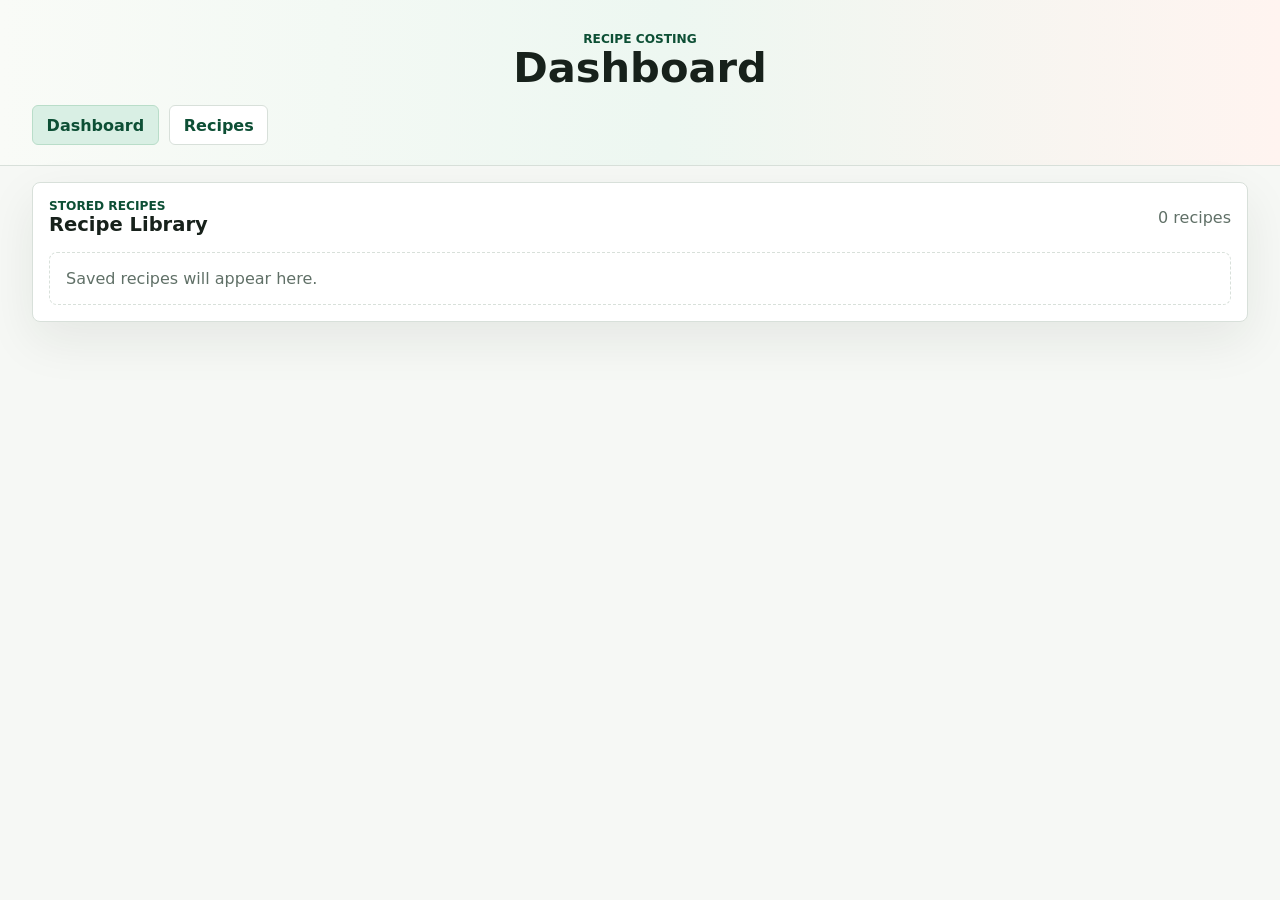
==== dashboard.html @ 3980a067 "initial commit" ====
<!doctype html>
<html lang="en">
  <head>
    <meta charset="utf-8">
    <meta name="viewport" content="width=device-width, initial-scale=1">
    <title>Recipe Dashboard</title>
    <link rel="stylesheet" href="styles.css">
  </head>
  <body>
    <header class="topbar">
      <div>
        <p class="eyebrow">Recipe Costing</p>
        <h1>Dashboard</h1>
      </div>
      <nav class="page-nav" aria-label="Main navigation">
        <a class="nav-link active" href="dashboard.html">Dashboard</a>
        <a class="nav-link" href="index.html">Recipes</a>
      </nav>
    </header>

    <main class="landing-layout">
      <section class="panel landing-panel" aria-labelledby="landingTitle">
        <div class="section-heading">
          <div>
            <p class="eyebrow">Stored Recipes</p>
            <h2 id="landingTitle">Recipe Library</h2>
          </div>
          <p id="landingRecipeCount" class="muted">0 recipes</p>
        </div>
        <div id="landingRecipeGrid" class="landing-recipe-grid" aria-live="polite"></div>
      </section>
    </main>

    <script src="app.js"></script>
  </body>
</html>
---- styles.css ----
:root {
  color-scheme: light;
  --background: #f6f8f5;
  --surface: #ffffff;
  --surface-strong: #edf4ef;
  --ink: #17211b;
  --muted: #607067;
  --line: #d8e0da;
  --accent: #16704a;
  --accent-dark: #0d4f35;
  --accent-soft: #d9efe4;
  --warning: #b74e2a;
  --table-head: #22362b;
  --focus: #226ec7;
  --shadow: 0 18px 50px rgba(23, 33, 27, 0.08);
  font-family: Inter, ui-sans-serif, system-ui, -apple-system, BlinkMacSystemFont, "Segoe UI", sans-serif;
}

* {
  box-sizing: border-box;
}

body {
  margin: 0;
  min-height: 100vh;
  background: var(--background);
  color: var(--ink);
}

button,
input,
select {
  font: inherit;
}

button {
  cursor: pointer;
}

input,
select {
  width: 100%;
  border: 1px solid var(--line);
  border-radius: 6px;
  padding: 0.68rem 0.75rem;
  background: #fff;
  color: var(--ink);
}

input:focus,
select:focus {
  border-color: var(--focus);
  outline: 3px solid rgba(34, 110, 199, 0.18);
}

label {
  display: grid;
  gap: 0.45rem;
  color: var(--table-head);
  font-weight: 700;
}

h1,
h2,
h3,
p {
  margin: 0;
}

h1 {
  font-size: 2.6rem;
  line-height: 1.04;
}

h2 {
  font-size: 1.22rem;
}

h3 {
  font-size: 1rem;
}

table {
  width: 100%;
  border-collapse: collapse;
}

th,
td {
  text-align: left;
  vertical-align: middle;
}

th {
  color: #f8fbf9;
  background: var(--table-head);
  font-size: 0.78rem;
  letter-spacing: 0;
  white-space: nowrap;
}

th,
td {
  padding: 0.72rem;
  border-bottom: 1px solid var(--line);
}

td {
  background: #fff;
}

.topbar {
  display: grid;
  grid-template-columns: 1fr auto;
  align-items: end;
  gap: 1rem;
  padding: 2rem clamp(1rem, 3vw, 2rem) 1.25rem;
  border-bottom: 1px solid var(--line);
  background: linear-gradient(90deg, #f9fbf7 0%, #edf7f1 52%, #fff4f0 100%);
}

.topbar > div:first-child {
  grid-column: 1 / -1;
  justify-self: center;
  text-align: center;
}

.topbar .page-nav {
  justify-self: start;
}

.topbar #newRecipeButton {
  justify-self: end;
}

.page-nav {
  display: flex;
  align-items: center;
  gap: 0.65rem;
}

.page-nav {
  flex-wrap: wrap;
}

.nav-link {
  display: inline-flex;
  align-items: center;
  min-height: 2.45rem;
  padding: 0.58rem 0.85rem;
  border: 1px solid var(--line);
  border-radius: 6px;
  background: #fff;
  color: var(--accent-dark);
  font-weight: 800;
  text-decoration: none;
}

.nav-link:hover,
.nav-link.active {
  border-color: #b9ddc9;
  background: var(--accent-soft);
}

.layout {
  display: grid;
  grid-template-columns: minmax(280px, 360px) minmax(0, 1fr);
  gap: 1rem;
  padding: 1rem clamp(1rem, 3vw, 2rem) 2rem;
}

.landing-layout {
  padding: 1rem clamp(1rem, 3vw, 2rem) 2rem;
}

.workspace {
  display: grid;
  gap: 1rem;
  min-width: 0;
}

.panel {
  background: var(--surface);
  border: 1px solid var(--line);
  border-radius: 8px;
  box-shadow: var(--shadow);
}

.dashboard-panel,
.builder-panel,
.output-panel,
.landing-panel {
  padding: 1rem;
}

.dashboard-panel {
  align-self: start;
  position: sticky;
  top: 1rem;
  max-height: calc(100vh - 2rem);
  overflow: auto;
}

.section-heading,
.table-header,
.form-actions,
.ingredient-actions,
.scale-controls {
  display: flex;
  align-items: center;
  justify-content: space-between;
  gap: 1rem;
}

.section-heading,
.table-header {
  margin-bottom: 1rem;
}

.eyebrow {
  color: var(--accent-dark);
  font-size: 0.76rem;
  font-weight: 800;
  letter-spacing: 0;
  text-transform: uppercase;
}

.muted {
  color: var(--muted);
}

.primary-button,
.secondary-button,
.icon-button {
  border: 1px solid transparent;
  border-radius: 6px;
  min-height: 2.45rem;
  padding: 0.58rem 0.85rem;
  font-weight: 800;
}

.primary-button {
  background: var(--accent);
  color: white;
}

.primary-button:hover {
  background: var(--accent-dark);
}

.secondary-button {
  background: var(--accent-soft);
  color: var(--accent-dark);
  border-color: #b9ddc9;
  text-decoration: none;
}

.secondary-button:hover {
  background: #c7e7d6;
}

.icon-button {
  width: 2.35rem;
  min-width: 2.35rem;
  padding: 0;
  background: #fff0ed;
  color: var(--warning);
  border-color: #f2c8bd;
}

.recipe-meta,
.summary-grid {
  display: grid;
  grid-template-columns: repeat(2, minmax(0, 1fr));
  gap: 1rem;
}

.recipe-meta {
  margin-bottom: 1.3rem;
}

.output-groups {
  display: grid;
  grid-template-columns: repeat(2, minmax(0, 1fr));
  gap: 1rem;
  margin-bottom: 1.25rem;
}

.output-group {
  display: grid;
  gap: 0.8rem;
  padding: 1rem;
  border: 1px solid var(--line);
  border-radius: 8px;
  background: #fbfdfb;
}

.adjust-section {
  display: grid;
  gap: 1rem;
  padding-top: 1.25rem;
  border-top: 1px solid var(--line);
}

.subsection-heading {
  display: flex;
  align-items: center;
  justify-content: space-between;
  gap: 1rem;
}

.ingredient-actions {
  flex-wrap: wrap;
  justify-content: flex-end;
}

.inline-label {
  min-width: 14rem;
}

.ingredient-table-wrap,
.nutrition-table-wrap,
.scaled-table-wrap {
  overflow-x: auto;
  border: 1px solid var(--line);
  border-radius: 8px;
}

.ingredient-table {
  min-width: 1120px;
}

.nutrition-table {
  min-width: 620px;
}

.scaled-table {
  min-width: 420px;
  border-collapse: separate;
  border-spacing: 0.75rem;
}

.scaled-table-wrap {
  border: 1px solid var(--line);
  background: #fbfdfb;
  padding: 0.25rem;
}

.scaled-table th {
  background: transparent;
  color: var(--muted);
  border-bottom: 0;
  padding: 0.35rem 0.9rem 0;
  font-size: 0.86rem;
}

.scaled-table td {
  background: var(--surface-strong);
  border: 1px solid var(--line);
  border-radius: 8px;
  padding: 0.9rem;
}

.scaled-table td:first-child {
  color: var(--muted);
  font-weight: 700;
}

.scaled-table td:last-child {
  color: var(--ink);
  font-size: 1.08rem;
  font-weight: 800;
}

.ingredient-table input {
  min-width: 7rem;
}

.ingredient-table .ingredient-name {
  min-width: 12rem;
}

.ingredient-table .save-ingredient {
  min-width: 4.75rem;
  min-height: 2.25rem;
  padding: 0.45rem 0.65rem;
}

.recipe-list {
  display: grid;
  gap: 0.65rem;
}

.recipe-card {
  position: relative;
  width: 100%;
  display: grid;
  gap: 0.35rem;
  padding: 0.8rem;
  border: 1px solid var(--line);
  border-radius: 8px;
  background: #fff;
  color: var(--ink);
  text-align: left;
}

.recipe-card::before {
  content: "";
  position: absolute;
  inset: 0 auto 0 0;
  width: 0.28rem;
  border-radius: 8px 0 0 8px;
  background: transparent;
}

.recipe-card:hover,
.recipe-card.active {
  border-color: var(--accent);
  background: var(--surface-strong);
}

.recipe-card:hover {
  box-shadow: 0 10px 28px rgba(22, 112, 74, 0.13);
  transform: translateY(-1px);
}

.recipe-card.active {
  border-color: var(--accent-dark);
  box-shadow: 0 0 0 3px rgba(22, 112, 74, 0.16);
}

.recipe-card.active::before {
  background: var(--accent);
}

.recipe-card strong {
  overflow-wrap: anywhere;
}

.recipe-stats {
  display: flex;
  flex-wrap: wrap;
  gap: 0.45rem;
  color: var(--muted);
  font-size: 0.88rem;
}

.selected-pill {
  justify-self: start;
  padding: 0.22rem 0.5rem;
  border: 1px solid #b9ddc9;
  border-radius: 6px;
  background: var(--accent-soft);
  color: var(--accent-dark);
  font-size: 0.78rem;
  font-weight: 800;
}

.empty-state {
  padding: 1rem;
  border: 1px dashed var(--line);
  border-radius: 8px;
  color: var(--muted);
  background: #fff;
}

.summary-item {
  display: grid;
  gap: 0.3rem;
  padding: 0.9rem;
  border: 1px solid var(--line);
  border-radius: 8px;
  background: var(--surface-strong);
}

.summary-item span {
  color: var(--muted);
  font-size: 0.86rem;
  font-weight: 700;
}

.summary-item strong {
  font-size: 1.28rem;
  overflow-wrap: anywhere;
}

.landing-recipe-grid {
  display: grid;
  grid-template-columns: 1fr;
  gap: 1rem;
}

.landing-recipe-card {
  border: 1px solid var(--line);
  border-radius: 8px;
  background: #fbfdfb;
  box-shadow: var(--shadow);
  transition:
    background 0.16s ease,
    border-color 0.16s ease,
    box-shadow 0.16s ease;
}

.landing-recipe-card:hover,
.landing-recipe-card[open] {
  border-color: var(--accent);
  background: var(--surface-strong);
  box-shadow: 0 14px 34px rgba(22, 112, 74, 0.14);
}

.landing-recipe-card[open] {
  box-shadow: 0 0 0 3px rgba(22, 112, 74, 0.16), var(--shadow);
}

.landing-recipe-card summary {
  display: grid;
  gap: 0.75rem;
  padding: 1rem;
  cursor: pointer;
  list-style: none;
}

.landing-recipe-card summary::-webkit-details-marker {
  display: none;
}

.landing-card-title {
  display: flex;
  align-items: start;
  justify-content: space-between;
  gap: 1rem;
}

.landing-card-title strong {
  overflow-wrap: anywhere;
}

.landing-card-title span {
  color: var(--muted);
  font-size: 0.86rem;
  font-weight: 700;
  white-space: nowrap;
}

.landing-summary-grid {
  display: grid;
  grid-template-columns: repeat(2, minmax(0, 1fr));
  gap: 0.75rem;
}

.landing-card-detail {
  display: grid;
  gap: 0.85rem;
  padding: 0 1rem 1rem;
}

.landing-detail-grid {
  display: grid;
  grid-template-columns: repeat(3, minmax(0, 1fr));
  gap: 0.75rem;
}

.detail-item {
  display: grid;
  gap: 0.3rem;
  padding: 0.8rem;
  border: 1px solid var(--line);
  border-radius: 8px;
  background: var(--surface-strong);
}

.detail-item span {
  color: var(--muted);
  font-size: 0.82rem;
  font-weight: 700;
}

.detail-item strong {
  font-size: 1.05rem;
  overflow-wrap: anywhere;
}

.landing-card-actions {
  display: flex;
  justify-content: flex-end;
}

.landing-card-actions .secondary-button {
  display: inline-flex;
  align-items: center;
}

.scale-controls {
  align-items: end;
  justify-content: start;
  margin-bottom: 0.7rem;
}

.scale-controls label {
  max-width: 18rem;
}

#scaleHelp {
  margin-bottom: 1rem;
}

@media (max-width: 980px) {
  .layout {
    grid-template-columns: 1fr;
  }

  .dashboard-panel {
    position: static;
    max-height: none;
  }
}

@media (max-width: 680px) {
  h1 {
    font-size: 2rem;
  }

  .topbar {
    grid-template-columns: 1fr;
    align-items: stretch;
  }

  .topbar > div:first-child,
  .topbar .page-nav,
  .topbar #newRecipeButton {
    grid-column: 1;
    justify-self: stretch;
  }

  .topbar,
  .section-heading,
  .subsection-heading,
  .table-header,
  .form-actions,
  .ingredient-actions,
  .scale-controls {
    align-items: stretch;
    flex-direction: column;
  }

  .topbar {
    align-items: flex-start;
  }

  .recipe-meta,
  .summary-grid,
  .output-groups,
  .landing-summary-grid,
  .landing-detail-grid {
    grid-template-columns: 1fr;
  }

  .form-actions,
  .form-actions button,
  .topbar button,
  .table-header button,
  .ingredient-actions button,
  .page-nav,
  .page-nav a {
    width: 100%;
  }
}
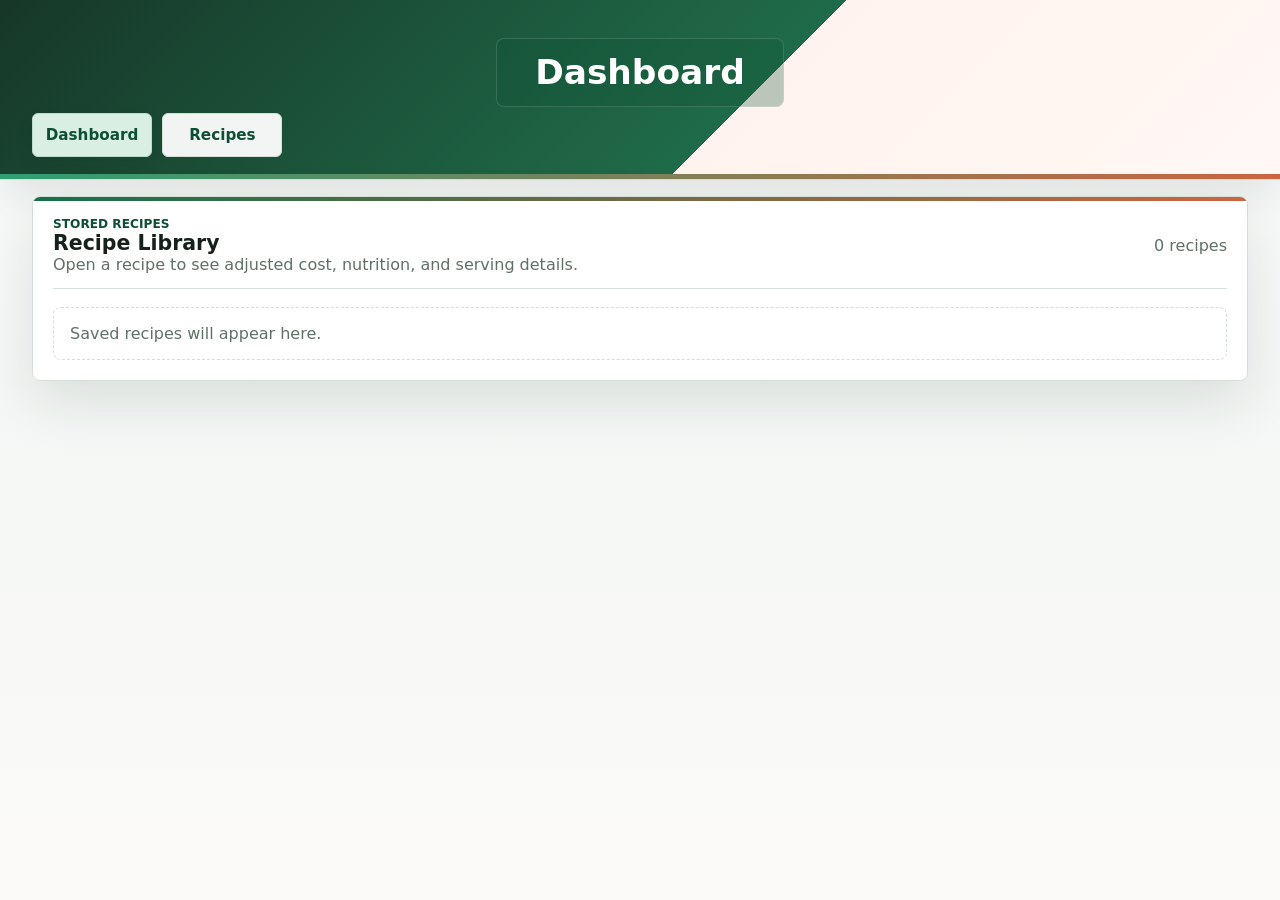
==== commit ac113ffa: "updated UI/UX" ====
--- a/dashboard.html
+++ b/dashboard.html
@@ -9,13 +9,13 @@
   <body>
     <header class="topbar">
       <div>
-        <p class="eyebrow">Recipe Costing</p>
         <h1>Dashboard</h1>
       </div>
       <nav class="page-nav" aria-label="Main navigation">
         <a class="nav-link active" href="dashboard.html">Dashboard</a>
         <a class="nav-link" href="index.html">Recipes</a>
       </nav>
+      <span class="header-action-spacer" aria-hidden="true"></span>
     </header>
 
     <main class="landing-layout">
@@ -24,6 +24,7 @@
           <div>
             <p class="eyebrow">Stored Recipes</p>
             <h2 id="landingTitle">Recipe Library</h2>
+            <p class="muted">Open a recipe to see adjusted cost, nutrition, and serving details.</p>
           </div>
           <p id="landingRecipeCount" class="muted">0 recipes</p>
         </div>
--- a/styles.css
+++ b/styles.css
@@ -1,18 +1,25 @@
 :root {
   color-scheme: light;
-  --background: #f6f8f5;
+  --background: #f4f7f5;
   --surface: #ffffff;
-  --surface-strong: #edf4ef;
+  --surface-strong: #eef6f1;
+  --surface-warm: #fff7f3;
   --ink: #17211b;
   --muted: #607067;
-  --line: #d8e0da;
+  --line: #d5dfd8;
   --accent: #16704a;
   --accent-dark: #0d4f35;
   --accent-soft: #d9efe4;
+  --accent-pale: #f2faf5;
+  --accent-fresh: #2f9f73;
+  --warm: #cc6540;
+  --warm-soft: #ffe8df;
   --warning: #b74e2a;
   --table-head: #22362b;
   --focus: #226ec7;
-  --shadow: 0 18px 50px rgba(23, 33, 27, 0.08);
+  --shadow: 0 22px 55px rgba(23, 33, 27, 0.11);
+  --shadow-soft: 0 12px 30px rgba(23, 33, 27, 0.07);
+  --shadow-tight: 0 8px 18px rgba(23, 33, 27, 0.07);
   font-family: Inter, ui-sans-serif, system-ui, -apple-system, BlinkMacSystemFont, "Segoe UI", sans-serif;
 }
 
@@ -23,7 +30,8 @@
 body {
   margin: 0;
   min-height: 100vh;
-  background: var(--background);
+  background:
+    linear-gradient(180deg, #f9fcfa 0%, var(--background) 42%, #fbfaf8 100%);
   color: var(--ink);
 }
 
@@ -42,15 +50,21 @@
   width: 100%;
   border: 1px solid var(--line);
   border-radius: 6px;
-  padding: 0.68rem 0.75rem;
-  background: #fff;
+  min-height: 2.75rem;
+  padding: 0.68rem 0.78rem;
+  background: linear-gradient(180deg, #fff 0%, #fbfdfb 100%);
   color: var(--ink);
+  transition:
+    border-color 0.16s ease,
+    box-shadow 0.16s ease,
+    background 0.16s ease;
 }
 
 input:focus,
 select:focus {
   border-color: var(--focus);
   outline: 3px solid rgba(34, 110, 199, 0.18);
+  background: #fff;
 }
 
 label {
@@ -68,12 +82,12 @@
 }
 
 h1 {
-  font-size: 2.6rem;
+  font-size: 2.75rem;
   line-height: 1.04;
 }
 
 h2 {
-  font-size: 1.22rem;
+  font-size: 1.28rem;
 }
 
 h3 {
@@ -110,27 +124,71 @@
 }
 
 .topbar {
-  display: grid;
-  grid-template-columns: 1fr auto;
-  align-items: end;
-  gap: 1rem;
-  padding: 2rem clamp(1rem, 3vw, 2rem) 1.25rem;
+  position: relative;
+  height: 11.25rem;
+  padding: 0;
   border-bottom: 1px solid var(--line);
-  background: linear-gradient(90deg, #f9fbf7 0%, #edf7f1 52%, #fff4f0 100%);
+  background:
+    linear-gradient(135deg, #173728 0%, #1f6b49 58%, #fff3ee 58%, #fff8f5 100%);
+  box-shadow: 0 12px 38px rgba(23, 33, 27, 0.1);
+}
+
+.topbar::after {
+  content: "";
+  position: absolute;
+  inset: auto 0 0;
+  height: 0.3rem;
+  background: linear-gradient(90deg, var(--accent-fresh), var(--warm));
 }
 
 .topbar > div:first-child {
-  grid-column: 1 / -1;
-  justify-self: center;
+  position: absolute;
+  top: 2.35rem;
+  left: 50%;
+  display: grid;
+  place-content: center;
+  width: 18rem;
+  height: 4.35rem;
+  transform: translateX(-50%);
   text-align: center;
+  color: #fff;
+  padding: 0;
+  border-radius: 8px;
+  background: rgba(13, 79, 53, 0.28);
+  box-shadow: inset 0 0 0 1px rgba(255, 255, 255, 0.14);
+}
+
+.topbar h1 {
+  font-size: 2.15rem;
+  line-height: 1;
+}
+
+.topbar > div:first-child .eyebrow {
+  color: #dff4e8;
 }
 
 .topbar .page-nav {
-  justify-self: start;
-}
-
-.topbar #newRecipeButton {
-  justify-self: end;
+  position: absolute;
+  left: clamp(1rem, 3vw, 2rem);
+  bottom: 1.35rem;
+}
+
+.topbar #newRecipeButton,
+.topbar .header-action-spacer {
+  position: absolute;
+  right: clamp(1rem, 3vw, 2rem);
+  bottom: 1.35rem;
+  width: 8.5rem;
+  height: 2.75rem;
+  min-height: 2.75rem;
+  padding: 0;
+  font-size: 0.95rem;
+}
+
+.topbar .header-action-spacer {
+  display: block;
+  height: 2.75rem;
+  visibility: hidden;
 }
 
 .page-nav {
@@ -146,12 +204,16 @@
 .nav-link {
   display: inline-flex;
   align-items: center;
-  min-height: 2.45rem;
-  padding: 0.58rem 0.85rem;
+  justify-content: center;
+  width: 7.5rem;
+  height: 2.75rem;
+  min-height: 2.75rem;
+  padding: 0;
   border: 1px solid var(--line);
   border-radius: 6px;
-  background: #fff;
+  background: rgba(255, 255, 255, 0.94);
   color: var(--accent-dark);
+  font-size: 0.95rem;
   font-weight: 800;
   text-decoration: none;
 }
@@ -160,13 +222,14 @@
 .nav-link.active {
   border-color: #b9ddc9;
   background: var(--accent-soft);
+  box-shadow: var(--shadow-tight);
 }
 
 .layout {
   display: grid;
-  grid-template-columns: minmax(280px, 360px) minmax(0, 1fr);
-  gap: 1rem;
-  padding: 1rem clamp(1rem, 3vw, 2rem) 2rem;
+  grid-template-columns: minmax(280px, 340px) minmax(0, 1fr);
+  gap: 1.15rem;
+  padding: 1.15rem clamp(1rem, 3vw, 2rem) 2rem;
 }
 
 .landing-layout {
@@ -175,22 +238,33 @@
 
 .workspace {
   display: grid;
-  gap: 1rem;
+  gap: 1.15rem;
   min-width: 0;
 }
 
 .panel {
-  background: var(--surface);
+  position: relative;
+  background:
+    linear-gradient(180deg, rgba(255, 255, 255, 0.96) 0%, var(--surface) 100%);
   border: 1px solid var(--line);
   border-radius: 8px;
   box-shadow: var(--shadow);
+  overflow: hidden;
+}
+
+.panel::before {
+  content: "";
+  position: absolute;
+  inset: 0 0 auto;
+  height: 0.22rem;
+  background: linear-gradient(90deg, var(--accent), var(--warm));
 }
 
 .dashboard-panel,
 .builder-panel,
 .output-panel,
 .landing-panel {
-  padding: 1rem;
+  padding: 1.25rem;
 }
 
 .dashboard-panel {
@@ -199,6 +273,8 @@
   top: 1rem;
   max-height: calc(100vh - 2rem);
   overflow: auto;
+  background:
+    linear-gradient(180deg, #fff 0%, #fbfdfb 100%);
 }
 
 .section-heading,
@@ -214,7 +290,18 @@
 
 .section-heading,
 .table-header {
-  margin-bottom: 1rem;
+  margin-bottom: 1.1rem;
+}
+
+.section-heading {
+  padding-bottom: 0.9rem;
+  border-bottom: 1px solid var(--line);
+}
+
+.section-heading h2,
+.subsection-heading h3,
+.table-header h3 {
+  color: var(--ink);
 }
 
 .eyebrow {
@@ -237,19 +324,27 @@
   min-height: 2.45rem;
   padding: 0.58rem 0.85rem;
   font-weight: 800;
+  transition:
+    background 0.16s ease,
+    border-color 0.16s ease,
+    box-shadow 0.16s ease,
+    transform 0.16s ease;
 }
 
 .primary-button {
-  background: var(--accent);
+  background: linear-gradient(180deg, var(--accent-fresh) 0%, var(--accent) 100%);
   color: white;
+  box-shadow: 0 10px 22px rgba(22, 112, 74, 0.16);
 }
 
 .primary-button:hover {
   background: var(--accent-dark);
+  box-shadow: 0 10px 24px rgba(22, 112, 74, 0.18);
+  transform: translateY(-1px);
 }
 
 .secondary-button {
-  background: var(--accent-soft);
+  background: linear-gradient(180deg, #f2faf5 0%, var(--accent-soft) 100%);
   color: var(--accent-dark);
   border-color: #b9ddc9;
   text-decoration: none;
@@ -257,13 +352,15 @@
 
 .secondary-button:hover {
   background: #c7e7d6;
+  box-shadow: var(--shadow-soft);
+  transform: translateY(-1px);
 }
 
 .icon-button {
   width: 2.35rem;
   min-width: 2.35rem;
   padding: 0;
-  background: #fff0ed;
+  background: linear-gradient(180deg, #fff7f4 0%, #ffe8df 100%);
   color: var(--warning);
   border-color: #f2c8bd;
 }
@@ -276,7 +373,66 @@
 }
 
 .recipe-meta {
-  margin-bottom: 1.3rem;
+  margin-bottom: 1.15rem;
+  padding: 1rem;
+  border: 1px solid var(--line);
+  border-radius: 8px;
+  background:
+    linear-gradient(180deg, #f9fdfa 0%, var(--accent-pale) 100%);
+  box-shadow: inset 0 1px 0 rgba(255, 255, 255, 0.85);
+}
+
+.workflow-strip {
+  display: grid;
+  grid-template-columns: repeat(3, minmax(0, 1fr));
+  gap: 0.7rem;
+}
+
+.workflow-step {
+  position: relative;
+  display: grid;
+  grid-template-columns: auto 1fr;
+  gap: 0.18rem 0.55rem;
+  align-items: center;
+  padding: 0.55rem 0.7rem 0.65rem;
+  border: 1px solid var(--line);
+  border-radius: 8px;
+  background:
+    linear-gradient(180deg, #fff 0%, #f8fcf9 100%);
+  box-shadow: var(--shadow-soft);
+  overflow: hidden;
+}
+
+.workflow-step::after {
+  content: "";
+  position: absolute;
+  inset: auto 0 0;
+  height: 0.2rem;
+  background: linear-gradient(90deg, var(--accent-fresh), var(--warm));
+}
+
+.workflow-step span {
+  display: inline-grid;
+  place-items: center;
+  width: 1.55rem;
+  height: 1.55rem;
+  border-radius: 6px;
+  background: linear-gradient(180deg, var(--accent-soft), #c6e7d4);
+  color: var(--accent-dark);
+  font-size: 0.86rem;
+  font-weight: 900;
+  box-shadow: inset 0 0 0 1px rgba(13, 79, 53, 0.08);
+}
+
+.workflow-step strong {
+  font-size: 0.95rem;
+}
+
+.workflow-step p {
+  grid-column: 2;
+  color: var(--muted);
+  font-size: 0.84rem;
+  line-height: 1.25;
 }
 
 .output-groups {
@@ -292,14 +448,20 @@
   padding: 1rem;
   border: 1px solid var(--line);
   border-radius: 8px;
-  background: #fbfdfb;
+  background:
+    linear-gradient(180deg, #fbfdfb 0%, var(--accent-pale) 100%);
+  box-shadow: var(--shadow-tight);
 }
 
 .adjust-section {
   display: grid;
   gap: 1rem;
-  padding-top: 1.25rem;
+  padding: 1.1rem;
   border-top: 1px solid var(--line);
+  border-radius: 8px;
+  background:
+    linear-gradient(180deg, #fff 0%, #f8fcf9 100%);
+  box-shadow: inset 0 1px 0 rgba(255, 255, 255, 0.85);
 }
 
 .subsection-heading {
@@ -311,11 +473,24 @@
 
 .ingredient-actions {
   flex-wrap: wrap;
+  align-items: end;
   justify-content: flex-end;
+  padding: 0.75rem;
+  border: 1px solid var(--line);
+  border-radius: 8px;
+  background:
+    linear-gradient(180deg, #fff 0%, var(--accent-pale) 100%);
+  box-shadow: var(--shadow-tight);
 }
 
 .inline-label {
   min-width: 14rem;
+}
+
+.ingredient-actions .secondary-button {
+  height: 2.75rem;
+  min-height: 2.75rem;
+  align-self: end;
 }
 
 .ingredient-table-wrap,
@@ -324,10 +499,28 @@
   overflow-x: auto;
   border: 1px solid var(--line);
   border-radius: 8px;
+  background: #fff;
+  box-shadow: inset 0 1px 0 rgba(255, 255, 255, 0.75);
 }
 
 .ingredient-table {
   min-width: 1120px;
+}
+
+.ingredient-table th {
+  position: sticky;
+  top: 0;
+  z-index: 1;
+  background: linear-gradient(180deg, #284337 0%, var(--table-head) 100%);
+}
+
+.ingredient-table td {
+  background: #fff;
+  border-bottom-color: #e7eee9;
+}
+
+.ingredient-table tr:hover td {
+  background: #f7fcf8;
 }
 
 .nutrition-table {
@@ -342,7 +535,7 @@
 
 .scaled-table-wrap {
   border: 1px solid var(--line);
-  background: #fbfdfb;
+  background: #fff;
   padding: 0.25rem;
 }
 
@@ -355,7 +548,7 @@
 }
 
 .scaled-table td {
-  background: var(--surface-strong);
+  background: linear-gradient(180deg, #f8fcf9 0%, var(--surface-strong) 100%);
   border: 1px solid var(--line);
   border-radius: 8px;
   padding: 0.9rem;
@@ -374,6 +567,7 @@
 
 .ingredient-table input {
   min-width: 7rem;
+  background: #fff;
 }
 
 .ingredient-table .ingredient-name {
@@ -388,7 +582,7 @@
 
 .recipe-list {
   display: grid;
-  gap: 0.65rem;
+  gap: 0.75rem;
 }
 
 .recipe-card {
@@ -396,12 +590,18 @@
   width: 100%;
   display: grid;
   gap: 0.35rem;
-  padding: 0.8rem;
-  border: 1px solid var(--line);
-  border-radius: 8px;
-  background: #fff;
+  padding: 0.9rem 0.9rem 0.9rem 1rem;
+  border: 1px solid var(--line);
+  border-radius: 8px;
+  background:
+    linear-gradient(180deg, #fff 0%, #fbfdfb 100%);
   color: var(--ink);
   text-align: left;
+  transition:
+    background 0.16s ease,
+    border-color 0.16s ease,
+    box-shadow 0.16s ease,
+    transform 0.16s ease;
 }
 
 .recipe-card::before {
@@ -416,7 +616,8 @@
 .recipe-card:hover,
 .recipe-card.active {
   border-color: var(--accent);
-  background: var(--surface-strong);
+  background:
+    linear-gradient(180deg, #fbfdfb 0%, var(--surface-strong) 100%);
 }
 
 .recipe-card:hover {
@@ -435,6 +636,7 @@
 
 .recipe-card strong {
   overflow-wrap: anywhere;
+  font-size: 1rem;
 }
 
 .recipe-stats {
@@ -443,6 +645,7 @@
   gap: 0.45rem;
   color: var(--muted);
   font-size: 0.88rem;
+  line-height: 1.35;
 }
 
 .selected-pill {
@@ -450,7 +653,7 @@
   padding: 0.22rem 0.5rem;
   border: 1px solid #b9ddc9;
   border-radius: 6px;
-  background: var(--accent-soft);
+  background: linear-gradient(180deg, #f2faf5 0%, var(--accent-soft) 100%);
   color: var(--accent-dark);
   font-size: 0.78rem;
   font-weight: 800;
@@ -467,10 +670,12 @@
 .summary-item {
   display: grid;
   gap: 0.3rem;
-  padding: 0.9rem;
-  border: 1px solid var(--line);
-  border-radius: 8px;
-  background: var(--surface-strong);
+  padding: 0.95rem;
+  border: 1px solid var(--line);
+  border-radius: 8px;
+  background:
+    linear-gradient(180deg, #fbfdfb 0%, var(--surface-strong) 100%);
+  box-shadow: inset 0 1px 0 rgba(255, 255, 255, 0.85);
 }
 
 .summary-item span {
@@ -480,7 +685,7 @@
 }
 
 .summary-item strong {
-  font-size: 1.28rem;
+  font-size: 1.32rem;
   overflow-wrap: anywhere;
 }
 
@@ -493,7 +698,8 @@
 .landing-recipe-card {
   border: 1px solid var(--line);
   border-radius: 8px;
-  background: #fbfdfb;
+  background:
+    linear-gradient(180deg, #fff 0%, #fbfdfb 100%);
   box-shadow: var(--shadow);
   transition:
     background 0.16s ease,
@@ -504,7 +710,8 @@
 .landing-recipe-card:hover,
 .landing-recipe-card[open] {
   border-color: var(--accent);
-  background: var(--surface-strong);
+  background:
+    linear-gradient(180deg, #fbfdfb 0%, var(--surface-strong) 100%);
   box-shadow: 0 14px 34px rgba(22, 112, 74, 0.14);
 }
 
@@ -518,6 +725,12 @@
   padding: 1rem;
   cursor: pointer;
   list-style: none;
+  border-left: 0.28rem solid transparent;
+}
+
+.landing-recipe-card:hover summary,
+.landing-recipe-card[open] summary {
+  border-left-color: var(--accent);
 }
 
 .landing-recipe-card summary::-webkit-details-marker {
@@ -533,6 +746,7 @@
 
 .landing-card-title strong {
   overflow-wrap: anywhere;
+  font-size: 1.08rem;
 }
 
 .landing-card-title span {
@@ -566,7 +780,8 @@
   padding: 0.8rem;
   border: 1px solid var(--line);
   border-radius: 8px;
-  background: var(--surface-strong);
+  background:
+    linear-gradient(180deg, #fbfdfb 0%, var(--surface-strong) 100%);
 }
 
 .detail-item span {
@@ -591,6 +806,13 @@
 }
 
 .scale-controls {
+  padding: 0.85rem;
+  border: 1px solid var(--line);
+  border-radius: 8px;
+  background: var(--accent-pale);
+}
+
+.scale-controls {
   align-items: end;
   justify-content: start;
   margin-bottom: 0.7rem;
@@ -609,6 +831,10 @@
     grid-template-columns: 1fr;
   }
 
+  .workflow-strip {
+    grid-template-columns: 1fr;
+  }
+
   .dashboard-panel {
     position: static;
     max-height: none;
@@ -621,15 +847,33 @@
   }
 
   .topbar {
-    grid-template-columns: 1fr;
+    display: flex;
+    flex-direction: column;
+    gap: 1rem;
+    height: auto;
+    padding: 1.5rem 1rem 1rem;
     align-items: stretch;
+    background:
+      linear-gradient(180deg, #173728 0%, #1f6b49 72%, #fff8f5 72%, #fff8f5 100%);
   }
 
   .topbar > div:first-child,
   .topbar .page-nav,
-  .topbar #newRecipeButton {
-    grid-column: 1;
-    justify-self: stretch;
+  .topbar #newRecipeButton,
+  .topbar .header-action-spacer {
+    position: static;
+    width: 100%;
+    transform: none;
+  }
+
+  .topbar > div:first-child {
+    height: auto;
+    min-width: 0;
+    padding: 0.8rem;
+  }
+
+  .topbar .header-action-spacer {
+    display: none;
   }
 
   .topbar,
@@ -650,6 +894,7 @@
   .recipe-meta,
   .summary-grid,
   .output-groups,
+  .workflow-strip,
   .landing-summary-grid,
   .landing-detail-grid {
     grid-template-columns: 1fr;
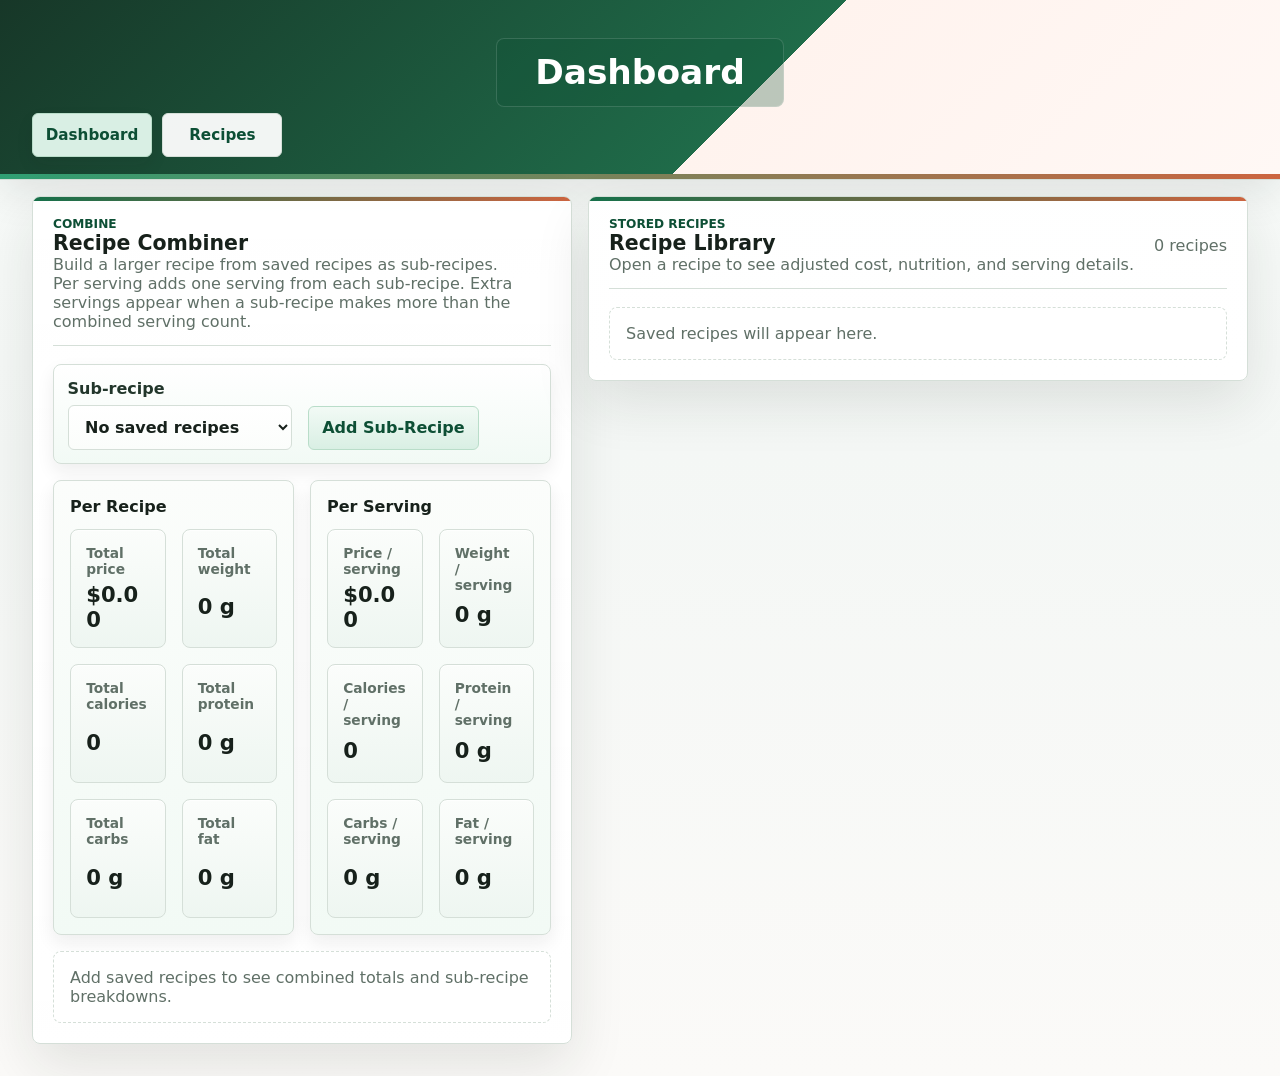
==== commit 5a68a7a1: "added combiner and unit conversion" ====
--- a/dashboard.html
+++ b/dashboard.html
@@ -19,6 +19,39 @@
     </header>
 
     <main class="landing-layout">
+      <section class="panel combiner-panel" aria-labelledby="combinerTitle">
+        <div class="section-heading">
+          <div>
+            <p class="eyebrow">Combine</p>
+            <h2 id="combinerTitle">Recipe Combiner</h2>
+            <p class="muted">Build a larger recipe from saved recipes as sub-recipes.</p>
+            <p class="muted">Per serving adds one serving from each sub-recipe. Extra servings appear when a sub-recipe makes more than the combined serving count.</p>
+          </div>
+        </div>
+
+        <div class="combiner-controls">
+          <label class="inline-label">
+            Sub-recipe
+            <select id="combinerRecipeSelect">
+              <option value="">No saved recipes</option>
+            </select>
+          </label>
+          <button class="secondary-button" id="addSubRecipeButton" type="button">Add Sub-Recipe</button>
+        </div>
+
+        <div class="output-groups combiner-output-groups" aria-live="polite">
+          <section class="output-group" aria-labelledby="combinedRecipeTitle">
+            <h3 id="combinedRecipeTitle">Per Recipe</h3>
+            <div class="summary-grid" id="combinedRecipeGrid"></div>
+          </section>
+          <section class="output-group" aria-labelledby="combinedServingTitle">
+            <h3 id="combinedServingTitle">Per Serving</h3>
+            <div class="summary-grid" id="combinedServingGrid"></div>
+          </section>
+        </div>
+        <div class="sub-recipe-list" id="subRecipeRows" aria-live="polite"></div>
+      </section>
+
       <section class="panel landing-panel" aria-labelledby="landingTitle">
         <div class="section-heading">
           <div>
--- a/styles.css
+++ b/styles.css
@@ -233,7 +233,11 @@
 }
 
 .landing-layout {
+  display: grid;
+  grid-template-columns: minmax(360px, 0.9fr) minmax(0, 1.1fr);
+  gap: 1rem;
   padding: 1rem clamp(1rem, 3vw, 2rem) 2rem;
+  align-items: start;
 }
 
 .workspace {
@@ -263,7 +267,8 @@
 .dashboard-panel,
 .builder-panel,
 .output-panel,
-.landing-panel {
+.landing-panel,
+.combiner-panel {
   padding: 1.25rem;
 }
 
@@ -504,7 +509,48 @@
 }
 
 .ingredient-table {
-  min-width: 1120px;
+  table-layout: fixed;
+  min-width: 1180px;
+}
+
+.ingredient-table th:nth-child(1),
+.ingredient-table td:nth-child(1) {
+  width: 13.5rem;
+}
+
+.ingredient-table th:nth-child(2),
+.ingredient-table td:nth-child(2) {
+  width: 8.2rem;
+}
+
+.ingredient-table th:nth-child(3),
+.ingredient-table td:nth-child(3) {
+  width: 7.1rem;
+}
+
+.ingredient-table th:nth-child(4),
+.ingredient-table td:nth-child(4),
+.ingredient-table th:nth-child(5),
+.ingredient-table td:nth-child(5),
+.ingredient-table th:nth-child(6),
+.ingredient-table td:nth-child(6),
+.ingredient-table th:nth-child(7),
+.ingredient-table td:nth-child(7),
+.ingredient-table th:nth-child(8),
+.ingredient-table td:nth-child(8),
+.ingredient-table th:nth-child(9),
+.ingredient-table td:nth-child(9) {
+  width: 7.35rem;
+}
+
+.ingredient-table th:nth-child(10),
+.ingredient-table td:nth-child(10) {
+  width: 5.4rem;
+}
+
+.ingredient-table th:nth-child(11),
+.ingredient-table td:nth-child(11) {
+  width: 3.25rem;
 }
 
 .ingredient-table th {
@@ -512,6 +558,11 @@
   top: 0;
   z-index: 1;
   background: linear-gradient(180deg, #284337 0%, var(--table-head) 100%);
+}
+
+.ingredient-table th,
+.ingredient-table td {
+  padding: 0.58rem 0.52rem;
 }
 
 .ingredient-table td {
@@ -565,19 +616,41 @@
   font-weight: 800;
 }
 
-.ingredient-table input {
-  min-width: 7rem;
+.ingredient-table input,
+.ingredient-table select {
+  width: 100%;
+  min-width: 0;
+  min-height: 2.42rem;
+  padding: 0.55rem 0.62rem;
   background: #fff;
 }
 
 .ingredient-table .ingredient-name {
-  min-width: 12rem;
+  min-width: 0;
+}
+
+.ingredient-table .ingredient-unit {
+  min-width: 0;
+}
+
+.amount-entry {
+  display: grid;
+  gap: 0.28rem;
+}
+
+.amount-note {
+  color: var(--muted);
+  font-size: 0.76rem;
+  font-weight: 700;
+  line-height: 1.2;
+  white-space: nowrap;
 }
 
 .ingredient-table .save-ingredient {
-  min-width: 4.75rem;
+  min-width: 0;
+  width: 100%;
   min-height: 2.25rem;
-  padding: 0.45rem 0.65rem;
+  padding: 0.42rem 0.5rem;
 }
 
 .recipe-list {
@@ -689,6 +762,10 @@
   overflow-wrap: anywhere;
 }
 
+.summary-item-spacer {
+  visibility: hidden;
+}
+
 .landing-recipe-grid {
   display: grid;
   grid-template-columns: 1fr;
@@ -805,6 +882,82 @@
   align-items: center;
 }
 
+.combiner-controls {
+  display: flex;
+  align-items: end;
+  gap: 1rem;
+  margin-bottom: 1rem;
+  padding: 0.85rem;
+  border: 1px solid var(--line);
+  border-radius: 8px;
+  background:
+    linear-gradient(180deg, #fff 0%, var(--accent-pale) 100%);
+  box-shadow: var(--shadow-tight);
+}
+
+.combiner-controls .secondary-button {
+  height: 2.75rem;
+  min-height: 2.75rem;
+}
+
+.combiner-output-groups {
+  margin-bottom: 1rem;
+}
+
+.combiner-output-groups .output-group {
+  align-content: start;
+}
+
+.combiner-output-groups .summary-grid {
+  grid-template-columns: repeat(2, minmax(0, 1fr));
+  grid-auto-rows: 1fr;
+}
+
+.combiner-output-groups .summary-item {
+  min-height: 5.2rem;
+}
+
+.sub-recipe-list {
+  display: grid;
+  gap: 0.85rem;
+}
+
+.sub-recipe-card {
+  display: grid;
+  gap: 0.85rem;
+  padding: 1rem;
+  border: 1px solid var(--line);
+  border-radius: 8px;
+  background:
+    linear-gradient(180deg, #fff 0%, #fbfdfb 100%);
+  box-shadow: var(--shadow-tight);
+}
+
+.sub-recipe-header {
+  display: flex;
+  align-items: start;
+  justify-content: space-between;
+  gap: 1rem;
+  padding-bottom: 0.8rem;
+  border-bottom: 1px solid var(--line);
+}
+
+.sub-recipe-controls {
+  display: flex;
+  align-items: end;
+  gap: 0.65rem;
+}
+
+.sub-recipe-controls label {
+  width: 8rem;
+}
+
+.sub-recipe-breakdown {
+  display: grid;
+  grid-template-columns: repeat(4, minmax(0, 1fr));
+  gap: 0.75rem;
+}
+
 .scale-controls {
   padding: 0.85rem;
   border: 1px solid var(--line);
@@ -831,8 +984,16 @@
     grid-template-columns: 1fr;
   }
 
+  .landing-layout {
+    grid-template-columns: 1fr;
+  }
+
   .workflow-strip {
     grid-template-columns: 1fr;
+  }
+
+  .sub-recipe-breakdown {
+    grid-template-columns: repeat(2, minmax(0, 1fr));
   }
 
   .dashboard-panel {
@@ -882,6 +1043,9 @@
   .table-header,
   .form-actions,
   .ingredient-actions,
+  .combiner-controls,
+  .sub-recipe-header,
+  .sub-recipe-controls,
   .scale-controls {
     align-items: stretch;
     flex-direction: column;
@@ -895,6 +1059,7 @@
   .summary-grid,
   .output-groups,
   .workflow-strip,
+  .sub-recipe-breakdown,
   .landing-summary-grid,
   .landing-detail-grid {
     grid-template-columns: 1fr;
@@ -905,6 +1070,9 @@
   .topbar button,
   .table-header button,
   .ingredient-actions button,
+  .combiner-controls button,
+  .sub-recipe-controls label,
+  .sub-recipe-controls button,
   .page-nav,
   .page-nav a {
     width: 100%;
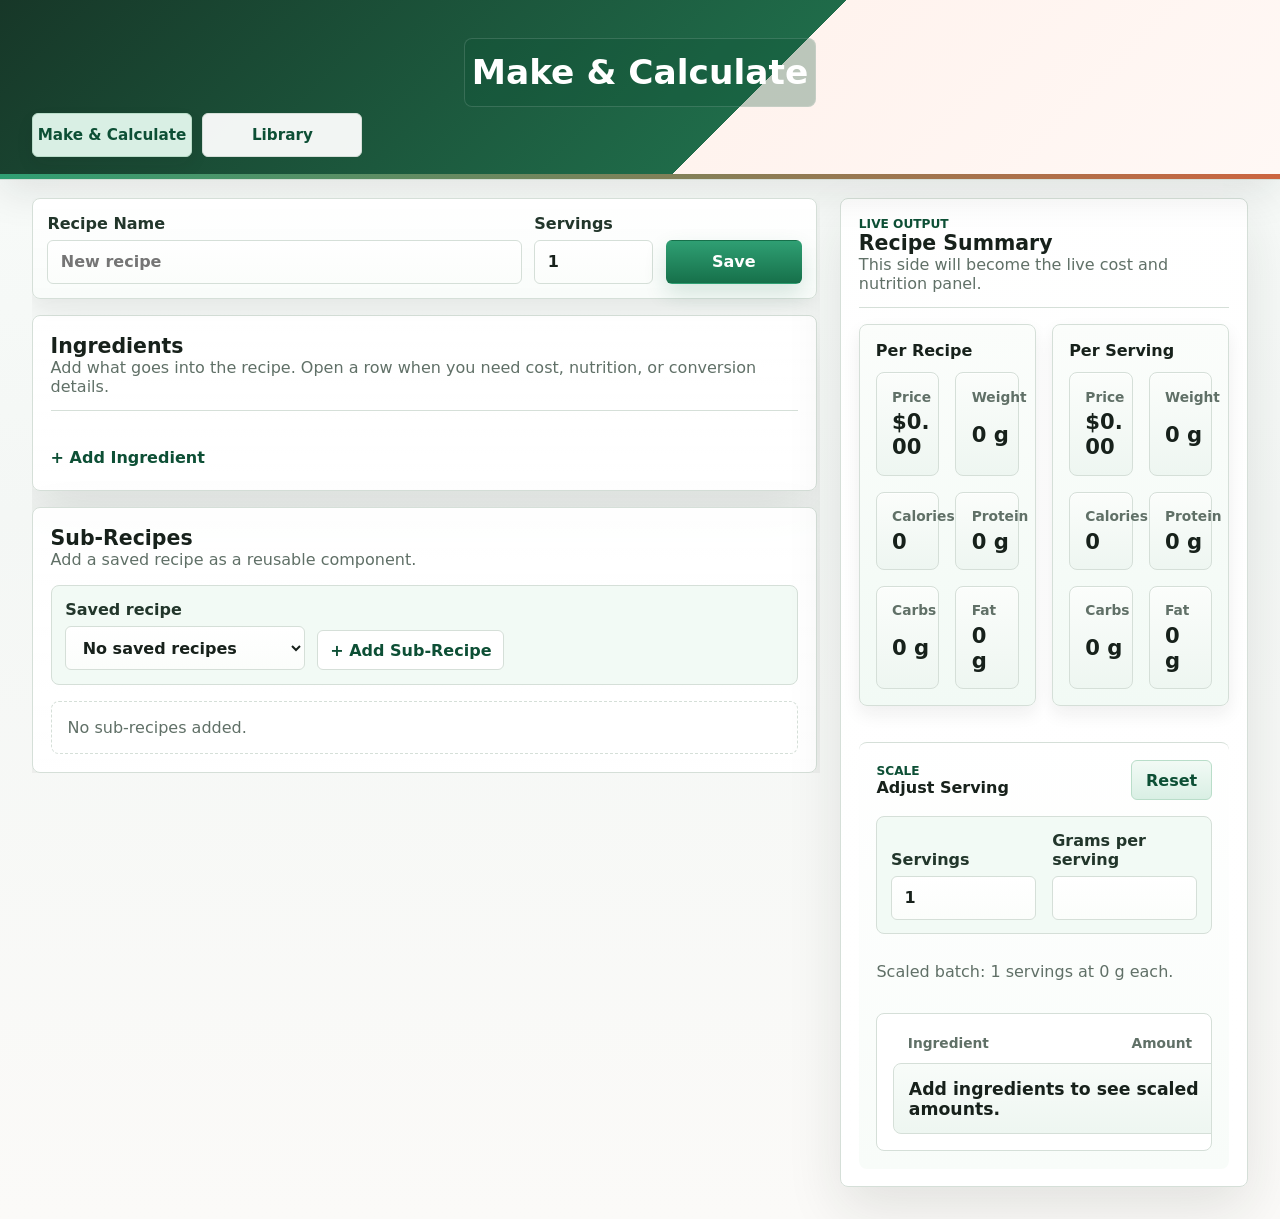
==== commit f25c30fc: "redesigned to make simplier and focus on make & calculate" ====
--- a/dashboard.html
+++ b/dashboard.html
@@ -3,68 +3,183 @@
   <head>
     <meta charset="utf-8">
     <meta name="viewport" content="width=device-width, initial-scale=1">
-    <title>Recipe Dashboard</title>
+    <title>Make &amp; Calculate</title>
     <link rel="stylesheet" href="styles.css">
   </head>
-  <body>
+  <body data-page="make">
     <header class="topbar">
       <div>
-        <h1>Dashboard</h1>
+        <h1>Make &amp; Calculate</h1>
       </div>
       <nav class="page-nav" aria-label="Main navigation">
-        <a class="nav-link active" href="dashboard.html">Dashboard</a>
-        <a class="nav-link" href="index.html">Recipes</a>
+        <a class="nav-link active" href="dashboard.html">Make &amp; Calculate</a>
+        <a class="nav-link" href="index.html">Library</a>
       </nav>
       <span class="header-action-spacer" aria-hidden="true"></span>
     </header>
 
-    <main class="landing-layout">
-      <section class="panel combiner-panel" aria-labelledby="combinerTitle">
-        <div class="section-heading">
+    <main class="make-layout">
+      <form class="recipe-workspace" id="recipeForm">
+        <section class="workspace-header" aria-label="Recipe setup">
+          <label>
+            Recipe Name
+            <input id="recipeName" name="recipeName" type="text" list="savedRecipeNames" placeholder="New recipe">
+          </label>
+          <label class="servings-field">
+            Servings
+            <input id="recipeServings" name="recipeServings" type="number" min="1" step="1" value="1" required>
+          </label>
+          <button class="primary-button" id="saveRecipeButton" type="submit">Save</button>
+        </section>
+
+        <section class="ingredient-workspace" aria-labelledby="ingredientsTitle">
+          <div class="workspace-section-heading">
+            <div>
+              <h2 id="ingredientsTitle">Ingredients</h2>
+              <p class="muted">Add what goes into the recipe. Open a row when you need cost, nutrition, or conversion details.</p>
+            </div>
+          </div>
+
+          <div id="ingredientRows" class="ingredient-card-list" aria-live="polite"></div>
+
+          <div class="add-ingredient-flow">
+            <button class="add-text-button" id="addIngredientButton" type="button">+ Add Ingredient</button>
+
+            <div class="ingredient-picker" id="addIngredientPicker" hidden>
+              <label>
+                Search saved ingredients
+                <select id="savedIngredientSelect">
+                  <option value="">No saved ingredients</option>
+                </select>
+              </label>
+              <button class="secondary-button" id="addSavedIngredientButton" type="button">Add Saved Ingredient</button>
+              <button class="ghost-button" id="createIngredientButton" type="button">Create new ingredient</button>
+            </div>
+          </div>
+        </section>
+
+        <section class="sub-recipe-workspace" aria-labelledby="subRecipesTitle">
           <div>
-            <p class="eyebrow">Combine</p>
-            <h2 id="combinerTitle">Recipe Combiner</h2>
-            <p class="muted">Build a larger recipe from saved recipes as sub-recipes.</p>
-            <p class="muted">Per serving adds one serving from each sub-recipe. Extra servings appear when a sub-recipe makes more than the combined serving count.</p>
+            <h2 id="subRecipesTitle">Sub-Recipes</h2>
+            <p class="muted">Add a saved recipe as a reusable component.</p>
           </div>
+
+          <div class="sub-recipe-picker">
+            <label>
+              Saved recipe
+              <select id="combinerRecipeSelect">
+                <option value="">No saved recipes</option>
+              </select>
+            </label>
+            <button class="ghost-button" id="addSubRecipeButton" type="button">+ Add Sub-Recipe</button>
+          </div>
+          <div class="sub-recipe-list compact" id="subRecipeRows" aria-live="polite"></div>
+        </section>
+      </form>
+
+      <aside class="summary-sidebar" aria-labelledby="summaryTitle">
+        <div class="summary-sticky">
+          <div class="workspace-section-heading">
+            <div>
+              <p class="eyebrow">Live Output</p>
+              <h2 id="summaryTitle">Recipe Summary</h2>
+              <p class="muted">This side will become the live cost and nutrition panel.</p>
+            </div>
+          </div>
+
+          <div class="output-groups summary-placeholder-groups">
+            <section class="output-group" aria-labelledby="recipeTotalsTitle">
+              <h3 id="recipeTotalsTitle">Per Recipe</h3>
+              <div class="summary-grid" id="recipeTotalsGrid"></div>
+            </section>
+            <section class="output-group" aria-labelledby="servingTotalsTitle">
+              <h3 id="servingTotalsTitle">Per Serving</h3>
+              <div class="summary-grid" id="servingTotalsGrid"></div>
+            </section>
+          </div>
+
+          <section class="adjust-section compact-adjust" aria-labelledby="scalerTitle">
+            <div class="subsection-heading">
+              <div>
+                <p class="eyebrow">Scale</p>
+                <h3 id="scalerTitle">Adjust Serving</h3>
+              </div>
+              <button class="secondary-button" id="resetScaleButton" type="button">Reset</button>
+            </div>
+
+            <div class="scale-controls">
+              <label>
+                Servings
+                <input id="targetServings" type="number" min="1" step="1">
+              </label>
+              <label>
+                Grams per serving
+                <input id="targetServingGrams" type="number" min="0" step="1">
+              </label>
+            </div>
+            <p class="muted" id="scaleHelp">Change either value to see the ingredient amounts needed for the new batch.</p>
+            <div class="scaled-table-wrap">
+              <table class="scaled-table">
+                <thead>
+                  <tr>
+                    <th scope="col">Ingredient</th>
+                    <th scope="col">Amount</th>
+                  </tr>
+                </thead>
+                <tbody id="scaledRows"></tbody>
+              </table>
+            </div>
+          </section>
+        </div>
+      </aside>
+    </main>
+
+    <template id="ingredientRowTemplate">
+      <article class="ingredient-row" data-expanded="false">
+        <div class="ingredient-row-main">
+          <button class="expand-ingredient" type="button" aria-label="Expand ingredient">+</button>
+          <input class="ingredient-name" type="text" list="savedIngredientNames" placeholder="Ingredient">
+          <div class="amount-entry">
+            <input class="ingredient-quantity" type="number" min="0" step="any" placeholder="0" aria-label="Amount">
+            <small class="amount-note">0 g total</small>
+          </div>
+          <select class="ingredient-unit" aria-label="Ingredient unit"></select>
+          <strong class="ingredient-cost">-</strong>
+          <button class="icon-button remove-ingredient" type="button" aria-label="Remove ingredient">x</button>
         </div>
 
-        <div class="combiner-controls">
-          <label class="inline-label">
-            Sub-recipe
-            <select id="combinerRecipeSelect">
-              <option value="">No saved recipes</option>
-            </select>
+        <div class="ingredient-details" hidden>
+          <label>
+            Grams per unit
+            <input class="ingredient-grams-per-unit" type="number" min="0.01" step="any" value="1">
           </label>
-          <button class="secondary-button" id="addSubRecipeButton" type="button">Add Sub-Recipe</button>
+          <label>
+            Price / 100g
+            <input class="ingredient-price" type="number" min="0" step="0.01" placeholder="Optional">
+          </label>
+          <label>
+            Calories / 100g
+            <input class="ingredient-calories" type="number" min="0" step="0.01" placeholder="0">
+          </label>
+          <label>
+            Protein / 100g
+            <input class="ingredient-protein" type="number" min="0" step="0.01" placeholder="0">
+          </label>
+          <label>
+            Carbs / 100g
+            <input class="ingredient-carbs" type="number" min="0" step="0.01" placeholder="0">
+          </label>
+          <label>
+            Fat / 100g
+            <input class="ingredient-fat" type="number" min="0" step="0.01" placeholder="0">
+          </label>
+          <button class="secondary-button save-ingredient" type="button">Save ingredient</button>
         </div>
+      </article>
+    </template>
 
-        <div class="output-groups combiner-output-groups" aria-live="polite">
-          <section class="output-group" aria-labelledby="combinedRecipeTitle">
-            <h3 id="combinedRecipeTitle">Per Recipe</h3>
-            <div class="summary-grid" id="combinedRecipeGrid"></div>
-          </section>
-          <section class="output-group" aria-labelledby="combinedServingTitle">
-            <h3 id="combinedServingTitle">Per Serving</h3>
-            <div class="summary-grid" id="combinedServingGrid"></div>
-          </section>
-        </div>
-        <div class="sub-recipe-list" id="subRecipeRows" aria-live="polite"></div>
-      </section>
-
-      <section class="panel landing-panel" aria-labelledby="landingTitle">
-        <div class="section-heading">
-          <div>
-            <p class="eyebrow">Stored Recipes</p>
-            <h2 id="landingTitle">Recipe Library</h2>
-            <p class="muted">Open a recipe to see adjusted cost, nutrition, and serving details.</p>
-          </div>
-          <p id="landingRecipeCount" class="muted">0 recipes</p>
-        </div>
-        <div id="landingRecipeGrid" class="landing-recipe-grid" aria-live="polite"></div>
-      </section>
-    </main>
-
+    <datalist id="savedRecipeNames"></datalist>
+    <datalist id="savedIngredientNames"></datalist>
     <script src="app.js"></script>
   </body>
 </html>
--- a/styles.css
+++ b/styles.css
@@ -147,7 +147,7 @@
   left: 50%;
   display: grid;
   place-content: center;
-  width: 18rem;
+  width: 22rem;
   height: 4.35rem;
   transform: translateX(-50%);
   text-align: center;
@@ -161,6 +161,7 @@
 .topbar h1 {
   font-size: 2.15rem;
   line-height: 1;
+  white-space: nowrap;
 }
 
 .topbar > div:first-child .eyebrow {
@@ -205,7 +206,7 @@
   display: inline-flex;
   align-items: center;
   justify-content: center;
-  width: 7.5rem;
+  width: 10rem;
   height: 2.75rem;
   min-height: 2.75rem;
   padding: 0;
@@ -244,6 +245,209 @@
   display: grid;
   gap: 1.15rem;
   min-width: 0;
+}
+
+.make-layout {
+  display: grid;
+  grid-template-columns: minmax(0, 1.45fr) minmax(360px, 0.75fr);
+  gap: 1.25rem;
+  padding: 1.15rem clamp(1rem, 3vw, 2rem) 2rem;
+  align-items: start;
+}
+
+.recipe-workspace {
+  display: grid;
+  gap: 1rem;
+  max-height: calc(100vh - 13.75rem);
+  overflow: auto;
+  padding-right: 0.2rem;
+}
+
+.workspace-header {
+  position: sticky;
+  top: 0;
+  z-index: 5;
+  display: grid;
+  grid-template-columns: minmax(0, 1fr) minmax(7rem, 0.25fr) auto;
+  gap: 0.8rem;
+  align-items: end;
+  padding: 0.9rem;
+  border: 1px solid var(--line);
+  border-radius: 8px;
+  background:
+    linear-gradient(180deg, rgba(255, 255, 255, 0.98) 0%, #f9fcfa 100%);
+  box-shadow: var(--shadow-tight);
+}
+
+.workspace-header .primary-button {
+  min-width: 8.5rem;
+  height: 2.75rem;
+}
+
+.workspace-header .primary-button:disabled {
+  cursor: default;
+  background: linear-gradient(180deg, #ecf5ef 0%, #dcebe2 100%);
+  color: var(--accent-dark);
+  border-color: #bfd9c9;
+  box-shadow: none;
+  transform: none;
+}
+
+.ingredient-workspace,
+.sub-recipe-workspace,
+.summary-sidebar {
+  border: 1px solid var(--line);
+  border-radius: 8px;
+  background:
+    linear-gradient(180deg, rgba(255, 255, 255, 0.96) 0%, var(--surface) 100%);
+  box-shadow: var(--shadow);
+}
+
+.ingredient-workspace,
+.sub-recipe-workspace {
+  display: grid;
+  gap: 1rem;
+  padding: 1.1rem;
+}
+
+.workspace-section-heading {
+  display: flex;
+  justify-content: space-between;
+  gap: 1rem;
+  padding-bottom: 0.85rem;
+  border-bottom: 1px solid var(--line);
+}
+
+.ingredient-card-list {
+  display: grid;
+  gap: 0.7rem;
+}
+
+.ingredient-row {
+  display: grid;
+  gap: 0.8rem;
+  padding: 0.75rem;
+  border: 1px solid var(--line);
+  border-radius: 8px;
+  background: #fff;
+  box-shadow: var(--shadow-tight);
+}
+
+.ingredient-row-main {
+  display: grid;
+  grid-template-columns: 2.35rem minmax(13rem, 1.3fr) minmax(8rem, 0.45fr) minmax(7rem, 0.35fr) minmax(5.5rem, auto) 2.35rem;
+  gap: 0.65rem;
+  align-items: start;
+}
+
+.expand-ingredient {
+  width: 2.35rem;
+  min-height: 2.75rem;
+  border: 1px solid #b9ddc9;
+  border-radius: 6px;
+  background: var(--accent-pale);
+  color: var(--accent-dark);
+  font-weight: 900;
+}
+
+.ingredient-cost {
+  display: inline-flex;
+  align-items: center;
+  min-height: 2.75rem;
+  align-self: start;
+  justify-self: end;
+  color: var(--accent-dark);
+  font-size: 0.95rem;
+}
+
+.ingredient-details {
+  display: grid;
+  grid-template-columns: repeat(4, minmax(0, 1fr));
+  gap: 0.75rem;
+  padding-top: 0.75rem;
+  border-top: 1px solid var(--line);
+}
+
+.ingredient-details[hidden] {
+  display: none;
+}
+
+.ingredient-details .save-ingredient {
+  align-self: end;
+  min-height: 2.75rem;
+}
+
+.add-ingredient-flow {
+  display: grid;
+  gap: 0.8rem;
+}
+
+.add-text-button,
+.ghost-button {
+  justify-self: start;
+  border: 0;
+  border-radius: 6px;
+  background: transparent;
+  color: var(--accent-dark);
+  font-weight: 900;
+}
+
+.add-text-button {
+  padding: 0.35rem 0;
+}
+
+.ghost-button {
+  min-height: 2.55rem;
+  padding: 0.5rem 0.75rem;
+  border: 1px solid var(--line);
+  background: #fff;
+}
+
+.add-text-button:hover,
+.ghost-button:hover {
+  color: var(--accent);
+  background: var(--accent-pale);
+}
+
+.ingredient-picker,
+.sub-recipe-picker {
+  display: flex;
+  align-items: end;
+  gap: 0.75rem;
+  padding: 0.85rem;
+  border: 1px solid var(--line);
+  border-radius: 8px;
+  background: var(--accent-pale);
+}
+
+.ingredient-picker[hidden] {
+  display: none;
+}
+
+.ingredient-picker label,
+.sub-recipe-picker label {
+  min-width: 15rem;
+}
+
+.summary-sidebar {
+  min-width: 0;
+}
+
+.summary-sticky {
+  position: sticky;
+  top: 1rem;
+  display: grid;
+  gap: 1rem;
+  padding: 1.1rem;
+}
+
+.summary-placeholder-groups {
+  grid-template-columns: 1fr;
+  margin-bottom: 0;
+}
+
+.compact-adjust {
+  border-top: 0;
 }
 
 .panel {
@@ -984,6 +1188,20 @@
     grid-template-columns: 1fr;
   }
 
+  .make-layout {
+    grid-template-columns: 1fr;
+  }
+
+  .recipe-workspace {
+    max-height: none;
+    overflow: visible;
+    padding-right: 0;
+  }
+
+  .summary-sticky {
+    position: static;
+  }
+
   .landing-layout {
     grid-template-columns: 1fr;
   }
@@ -994,6 +1212,20 @@
 
   .sub-recipe-breakdown {
     grid-template-columns: repeat(2, minmax(0, 1fr));
+  }
+
+  .ingredient-row-main,
+  .ingredient-details {
+    grid-template-columns: repeat(2, minmax(0, 1fr));
+  }
+
+  .expand-ingredient,
+  .ingredient-row-main .icon-button {
+    width: 100%;
+  }
+
+  .ingredient-cost {
+    justify-self: start;
   }
 
   .dashboard-panel {
@@ -1033,16 +1265,24 @@
     padding: 0.8rem;
   }
 
+  .topbar h1 {
+    white-space: normal;
+  }
+
   .topbar .header-action-spacer {
     display: none;
   }
 
   .topbar,
+  .workspace-header,
   .section-heading,
+  .workspace-section-heading,
   .subsection-heading,
   .table-header,
   .form-actions,
   .ingredient-actions,
+  .ingredient-picker,
+  .sub-recipe-picker,
   .combiner-controls,
   .sub-recipe-header,
   .sub-recipe-controls,
@@ -1060,6 +1300,8 @@
   .output-groups,
   .workflow-strip,
   .sub-recipe-breakdown,
+  .ingredient-row-main,
+  .ingredient-details,
   .landing-summary-grid,
   .landing-detail-grid {
     grid-template-columns: 1fr;
@@ -1067,9 +1309,14 @@
 
   .form-actions,
   .form-actions button,
+  .workspace-header .primary-button,
   .topbar button,
   .table-header button,
   .ingredient-actions button,
+  .ingredient-picker label,
+  .ingredient-picker button,
+  .sub-recipe-picker label,
+  .sub-recipe-picker button,
   .combiner-controls button,
   .sub-recipe-controls label,
   .sub-recipe-controls button,
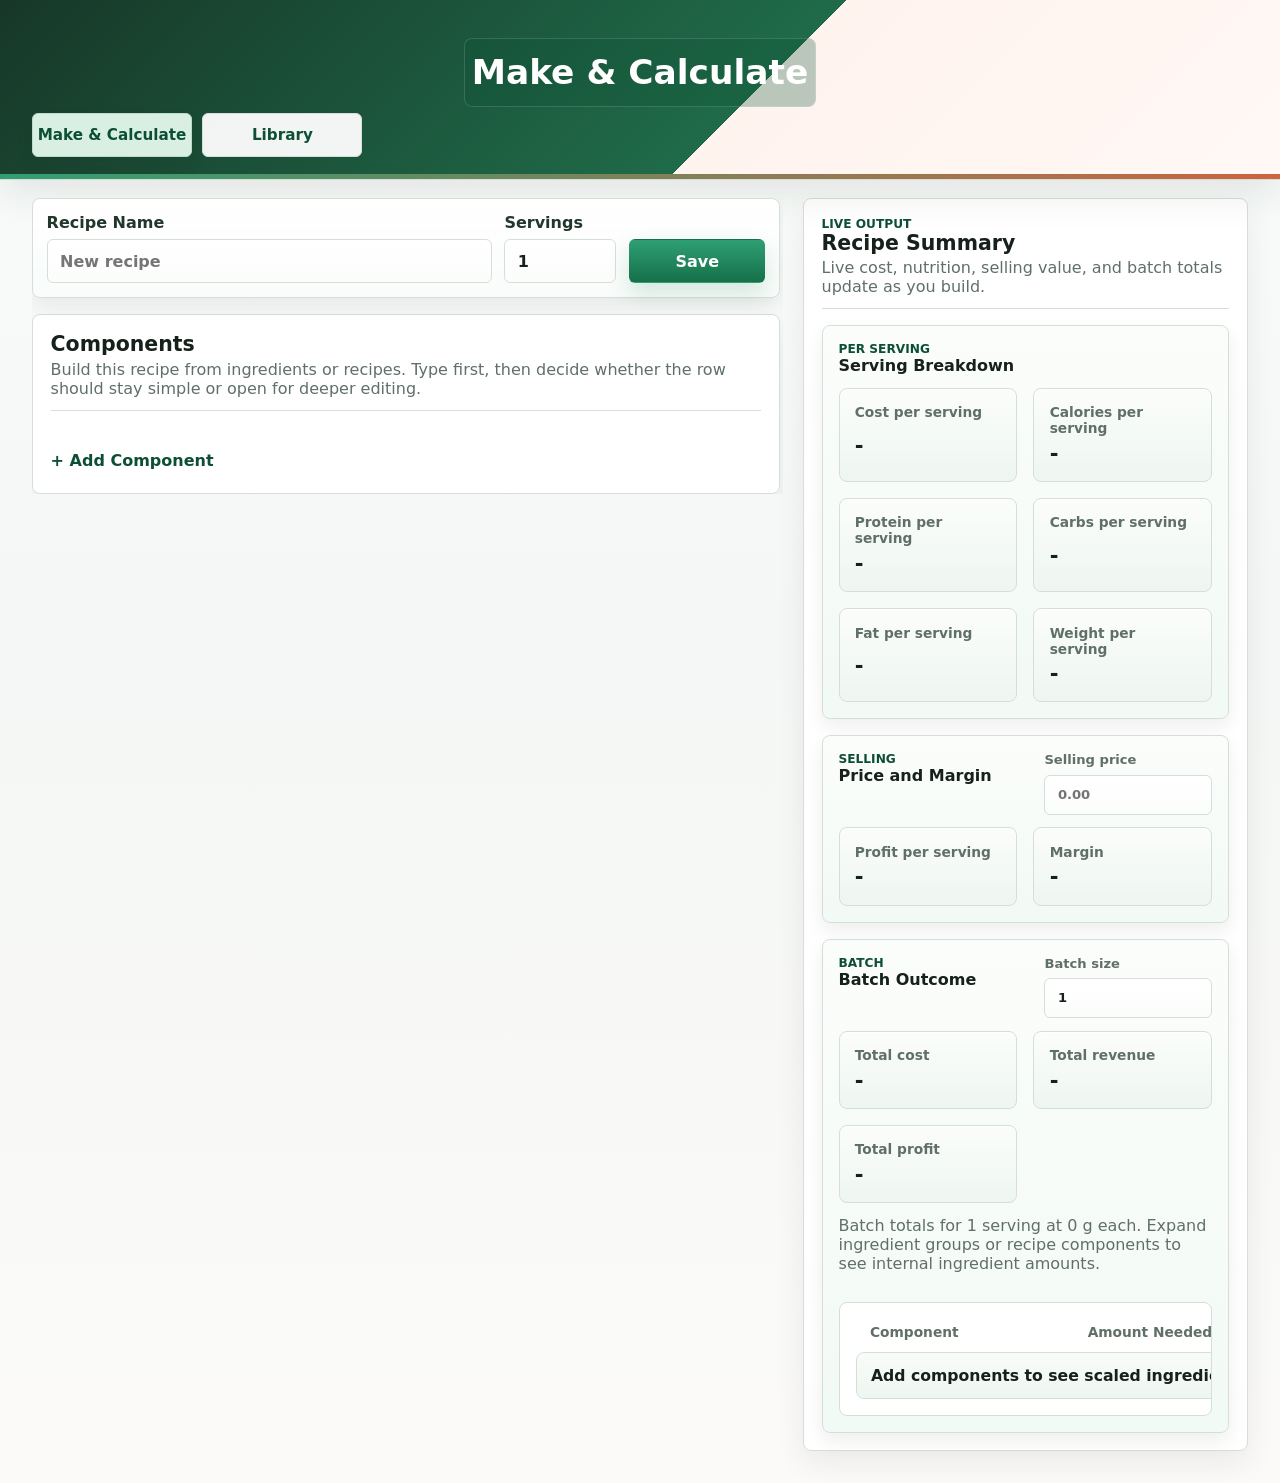
==== commit 41b6fbde: "updated input and output flow" ====
--- a/dashboard.html
+++ b/dashboard.html
@@ -32,48 +32,19 @@
           <button class="primary-button" id="saveRecipeButton" type="submit">Save</button>
         </section>
 
-        <section class="ingredient-workspace" aria-labelledby="ingredientsTitle">
+        <section class="ingredient-workspace" aria-labelledby="componentsTitle">
           <div class="workspace-section-heading">
             <div>
-              <h2 id="ingredientsTitle">Ingredients</h2>
-              <p class="muted">Add what goes into the recipe. Open a row when you need cost, nutrition, or conversion details.</p>
+              <h2 id="componentsTitle">Components</h2>
+              <p class="muted">Build this recipe from ingredients or recipes. Type first, then decide whether the row should stay simple or open for deeper editing.</p>
             </div>
           </div>
 
           <div id="ingredientRows" class="ingredient-card-list" aria-live="polite"></div>
 
           <div class="add-ingredient-flow">
-            <button class="add-text-button" id="addIngredientButton" type="button">+ Add Ingredient</button>
-
-            <div class="ingredient-picker" id="addIngredientPicker" hidden>
-              <label>
-                Search saved ingredients
-                <select id="savedIngredientSelect">
-                  <option value="">No saved ingredients</option>
-                </select>
-              </label>
-              <button class="secondary-button" id="addSavedIngredientButton" type="button">Add Saved Ingredient</button>
-              <button class="ghost-button" id="createIngredientButton" type="button">Create new ingredient</button>
-            </div>
-          </div>
-        </section>
-
-        <section class="sub-recipe-workspace" aria-labelledby="subRecipesTitle">
-          <div>
-            <h2 id="subRecipesTitle">Sub-Recipes</h2>
-            <p class="muted">Add a saved recipe as a reusable component.</p>
-          </div>
-
-          <div class="sub-recipe-picker">
-            <label>
-              Saved recipe
-              <select id="combinerRecipeSelect">
-                <option value="">No saved recipes</option>
-              </select>
-            </label>
-            <button class="ghost-button" id="addSubRecipeButton" type="button">+ Add Sub-Recipe</button>
-          </div>
-          <div class="sub-recipe-list compact" id="subRecipeRows" aria-live="polite"></div>
+            <button class="add-text-button" id="addIngredientButton" type="button">+ Add Component</button>
+          </div>
         </section>
       </form>
 
@@ -83,62 +54,172 @@
             <div>
               <p class="eyebrow">Live Output</p>
               <h2 id="summaryTitle">Recipe Summary</h2>
-              <p class="muted">This side will become the live cost and nutrition panel.</p>
-            </div>
-          </div>
-
-          <div class="output-groups summary-placeholder-groups">
-            <section class="output-group" aria-labelledby="recipeTotalsTitle">
-              <h3 id="recipeTotalsTitle">Per Recipe</h3>
-              <div class="summary-grid" id="recipeTotalsGrid"></div>
-            </section>
+              <p class="muted">Live cost, nutrition, selling value, and batch totals update as you build.</p>
+            </div>
+          </div>
+
+          <div class="summary-stack">
             <section class="output-group" aria-labelledby="servingTotalsTitle">
-              <h3 id="servingTotalsTitle">Per Serving</h3>
+              <div>
+                <p class="eyebrow">Per Serving</p>
+                <h3 id="servingTotalsTitle">Serving Breakdown</h3>
+              </div>
               <div class="summary-grid" id="servingTotalsGrid"></div>
             </section>
-          </div>
-
-          <section class="adjust-section compact-adjust" aria-labelledby="scalerTitle">
-            <div class="subsection-heading">
-              <div>
-                <p class="eyebrow">Scale</p>
-                <h3 id="scalerTitle">Adjust Serving</h3>
-              </div>
-              <button class="secondary-button" id="resetScaleButton" type="button">Reset</button>
-            </div>
-
-            <div class="scale-controls">
-              <label>
-                Servings
-                <input id="targetServings" type="number" min="1" step="1">
-              </label>
-              <label>
-                Grams per serving
-                <input id="targetServingGrams" type="number" min="0" step="1">
-              </label>
-            </div>
-            <p class="muted" id="scaleHelp">Change either value to see the ingredient amounts needed for the new batch.</p>
-            <div class="scaled-table-wrap">
-              <table class="scaled-table">
-                <thead>
-                  <tr>
-                    <th scope="col">Ingredient</th>
-                    <th scope="col">Amount</th>
-                  </tr>
-                </thead>
-                <tbody id="scaledRows"></tbody>
-              </table>
-            </div>
-          </section>
+
+            <section class="output-group" aria-labelledby="sellingTitle">
+              <div class="summary-block-head">
+                <div>
+                  <p class="eyebrow">Selling</p>
+                  <h3 id="sellingTitle">Price and Margin</h3>
+                </div>
+                <label class="summary-input-field">
+                  Selling price
+                  <input id="sellingPriceInput" type="number" min="0" step="0.01" placeholder="0.00">
+                </label>
+              </div>
+              <div class="summary-grid" id="sellingTotalsGrid"></div>
+            </section>
+
+            <section class="output-group" aria-labelledby="batchTitle">
+              <div class="summary-block-head">
+                <div>
+                  <p class="eyebrow">Batch</p>
+                  <h3 id="batchTitle">Batch Outcome</h3>
+                </div>
+                <label class="summary-input-field">
+                  Batch size
+                  <input id="targetServings" type="number" min="1" step="1">
+                </label>
+              </div>
+              <input id="targetServingGrams" type="hidden">
+              <div class="summary-grid" id="batchTotalsGrid"></div>
+              <p class="muted" id="scaleHelp">Scaled ingredient totals for this batch.</p>
+              <div class="scaled-table-wrap">
+                <table class="scaled-table">
+                  <thead>
+                    <tr>
+                      <th scope="col">Component</th>
+                      <th scope="col">Amount Needed</th>
+                    </tr>
+                  </thead>
+                  <tbody id="scaledRows"></tbody>
+                </table>
+              </div>
+            </section>
+          </div>
         </div>
       </aside>
     </main>
+
+    <template id="componentRowTemplate">
+      <article class="component-row ingredient-row" data-expanded="false" data-component-type="ingredient">
+        <div class="ingredient-row-main component-row-main">
+          <button class="expand-ingredient expand-component" type="button" aria-label="Expand component">+</button>
+          <div class="component-row-summary">
+            <div class="autocomplete-field ingredient-name-field component-name-field">
+              <input class="ingredient-name component-name" type="text" placeholder="Component" autocomplete="off">
+              <small class="ingredient-ghost-suggestion component-ghost-suggestion" hidden></small>
+              <div class="component-badges">
+                <small class="component-type-pill">Ingredient</small>
+                <small class="ingredient-library-state component-library-state" hidden>Custom ingredient</small>
+              </div>
+              <div class="autocomplete-list component-suggestions" hidden></div>
+            </div>
+          </div>
+          <div class="component-edit-controls">
+            <div class="amount-entry component-amount-entry">
+              <input class="ingredient-quantity component-quantity" type="number" min="0" step="any" placeholder="0" aria-label="Amount">
+              <small class="amount-note component-amount-note">0 g total</small>
+            </div>
+            <select class="ingredient-unit component-unit" aria-label="Component unit"></select>
+          </div>
+          <div class="component-row-actions">
+            <strong class="ingredient-cost component-cost">-</strong>
+            <button class="icon-button remove-ingredient remove-component" type="button" aria-label="Remove component">x</button>
+          </div>
+        </div>
+
+        <div class="ingredient-details component-details" hidden>
+          <div class="component-ingredient-details">
+            <div class="component-detail-header">
+              <h4>Cost and nutrition details</h4>
+              <p class="muted">Optional fields for pricing and nutrition.</p>
+            </div>
+            <div class="component-detail-grid">
+              <label>
+                Grams per unit
+                <input class="ingredient-grams-per-unit component-grams-per-unit" type="number" min="0.01" step="any" value="1">
+              </label>
+              <label>
+                Price / 100g
+                <input class="ingredient-price component-price" type="number" min="0" step="0.01" placeholder="Optional">
+              </label>
+              <label>
+                Calories / 100g
+                <input class="ingredient-calories component-calories" type="number" min="0" step="0.01" placeholder="0">
+              </label>
+              <label>
+                Protein / 100g
+                <input class="ingredient-protein component-protein" type="number" min="0" step="0.01" placeholder="0">
+              </label>
+              <label>
+                Carbs / 100g
+                <input class="ingredient-carbs component-carbs" type="number" min="0" step="0.01" placeholder="0">
+              </label>
+              <label>
+                Fat / 100g
+                <input class="ingredient-fat component-fat" type="number" min="0" step="0.01" placeholder="0">
+              </label>
+            </div>
+            <div class="component-detail-footer">
+              <button class="secondary-button save-ingredient save-component-ingredient" type="button">Save ingredient</button>
+              <p class="ingredient-data-status component-data-status">Cost and nutrition can be added later.</p>
+            </div>
+          </div>
+
+          <div class="component-recipe-details" hidden>
+            <div class="component-detail-header">
+              <h4>Recipe details</h4>
+              <p class="muted">Use servings and nested components to define this recipe.</p>
+            </div>
+            <div class="component-recipe-meta">
+              <label>
+                Recipe name
+                <input class="component-recipe-name" type="text" placeholder="Recipe name">
+              </label>
+              <label>
+                Servings in recipe
+                <input class="component-recipe-servings" type="number" min="1" step="1" value="1">
+              </label>
+            </div>
+            <div class="component-recipe-workspace">
+              <div class="component-recipe-head" aria-hidden="true">
+                <span></span>
+                <span>Ingredient</span>
+                <span>Amount</span>
+                <span>Unit</span>
+                <span>Cost</span>
+                <span></span>
+              </div>
+              <div class="nested-ingredient-rows" aria-live="polite"></div>
+              <button class="add-text-button nested-add-ingredient" type="button">+ Add Ingredient</button>
+            </div>
+          </div>
+        </div>
+      </article>
+    </template>
 
     <template id="ingredientRowTemplate">
       <article class="ingredient-row" data-expanded="false">
         <div class="ingredient-row-main">
           <button class="expand-ingredient" type="button" aria-label="Expand ingredient">+</button>
-          <input class="ingredient-name" type="text" list="savedIngredientNames" placeholder="Ingredient">
+          <div class="autocomplete-field ingredient-name-field">
+            <input class="ingredient-name" type="text" placeholder="Ingredient" autocomplete="off">
+            <small class="ingredient-ghost-suggestion" hidden></small>
+            <small class="ingredient-library-state" hidden>Custom ingredient</small>
+            <div class="autocomplete-list" hidden></div>
+          </div>
           <div class="amount-entry">
             <input class="ingredient-quantity" type="number" min="0" step="any" placeholder="0" aria-label="Amount">
             <small class="amount-note">0 g total</small>
@@ -174,6 +255,7 @@
             <input class="ingredient-fat" type="number" min="0" step="0.01" placeholder="0">
           </label>
           <button class="secondary-button save-ingredient" type="button">Save ingredient</button>
+          <p class="ingredient-data-status">Cost and nutrition can be added later.</p>
         </div>
       </article>
     </template>
--- a/styles.css
+++ b/styles.css
@@ -249,7 +249,7 @@
 
 .make-layout {
   display: grid;
-  grid-template-columns: minmax(0, 1.45fr) minmax(360px, 0.75fr);
+  grid-template-columns: minmax(0, 1.35fr) minmax(360px, 0.8fr);
   gap: 1.25rem;
   padding: 1.15rem clamp(1rem, 3vw, 2rem) 2rem;
   align-items: start;
@@ -268,10 +268,10 @@
   top: 0;
   z-index: 5;
   display: grid;
-  grid-template-columns: minmax(0, 1fr) minmax(7rem, 0.25fr) auto;
+  grid-template-columns: minmax(0, 1fr) minmax(7rem, 0.22fr) auto;
   gap: 0.8rem;
   align-items: end;
-  padding: 0.9rem;
+  padding: 0.85rem;
   border: 1px solid var(--line);
   border-radius: 8px;
   background:
@@ -300,7 +300,7 @@
   border-radius: 8px;
   background:
     linear-gradient(180deg, rgba(255, 255, 255, 0.96) 0%, var(--surface) 100%);
-  box-shadow: var(--shadow);
+  box-shadow: var(--shadow-soft);
 }
 
 .ingredient-workspace,
@@ -314,35 +314,149 @@
   display: flex;
   justify-content: space-between;
   gap: 1rem;
-  padding-bottom: 0.85rem;
+  padding-bottom: 0.75rem;
   border-bottom: 1px solid var(--line);
 }
 
+.workspace-section-heading h2 {
+  margin-bottom: 0.2rem;
+}
+
+.ingredient-list-head {
+  display: none;
+}
+
 .ingredient-card-list {
   display: grid;
-  gap: 0.7rem;
+  gap: 0.8rem;
 }
 
 .ingredient-row {
   display: grid;
-  gap: 0.8rem;
-  padding: 0.75rem;
-  border: 1px solid var(--line);
-  border-radius: 8px;
-  background: #fff;
-  box-shadow: var(--shadow-tight);
+  gap: 0.85rem;
+  padding: 0.85rem 0.9rem;
+  border: 1px solid var(--line);
+  border-radius: 8px;
+  background: linear-gradient(180deg, #fff 0%, #fbfdfb 100%);
+  box-shadow: 0 10px 22px rgba(23, 33, 27, 0.05);
+  transition:
+    border-color 0.16s ease,
+    box-shadow 0.16s ease,
+    background 0.16s ease;
+}
+
+.ingredient-row:focus-within {
+  border-color: #b9ddc9;
+  background: #fbfdfb;
+  box-shadow: 0 0 0 3px rgba(22, 112, 74, 0.08);
+}
+
+.ingredient-row input,
+.ingredient-row select {
+  min-height: 2.45rem;
+  padding: 0.5rem 0.62rem;
+}
+
+.autocomplete-field {
+  position: relative;
+}
+
+.ingredient-name-field {
+  display: grid;
+  gap: 0.22rem;
+}
+
+.component-badges {
+  display: flex;
+  flex-wrap: wrap;
+  gap: 0.35rem;
+}
+
+.component-type-pill {
+  display: inline-flex;
+  align-items: center;
+  padding: 0.16rem 0.45rem;
+  border: 1px solid #b9ddc9;
+  border-radius: 999px;
+  background: linear-gradient(180deg, #f2faf5 0%, var(--accent-soft) 100%);
+  color: var(--accent-dark);
+  font-size: 0.72rem;
+  font-weight: 800;
+  line-height: 1.2;
+}
+
+.ingredient-ghost-suggestion {
+  color: #90a298;
+  font-size: 0.74rem;
+  font-weight: 700;
+  line-height: 1.2;
 }
 
 .ingredient-row-main {
   display: grid;
-  grid-template-columns: 2.35rem minmax(13rem, 1.3fr) minmax(8rem, 0.45fr) minmax(7rem, 0.35fr) minmax(5.5rem, auto) 2.35rem;
+  grid-template-columns: 2.15rem minmax(12rem, 1.35fr) minmax(8rem, 0.45fr) minmax(6.5rem, 0.35fr) minmax(5rem, auto) 2.15rem;
   gap: 0.65rem;
   align-items: start;
 }
 
+.component-row-main {
+  grid-template-columns: 2.15rem minmax(0, 1fr) auto auto;
+  gap: 0.85rem;
+  align-items: center;
+}
+
+.component-row-summary {
+  min-width: 0;
+}
+
+.component-name-field .component-name {
+  min-height: auto;
+  padding: 0.15rem 0;
+  border: 1px solid transparent;
+  border-radius: 6px;
+  background: transparent;
+  box-shadow: none;
+  color: var(--ink);
+  font-size: 1.02rem;
+  font-weight: 800;
+}
+
+.component-name-field .component-name::placeholder {
+  color: #7c8f84;
+}
+
+.component-name-field .component-name:hover {
+  border-color: #d4e4da;
+  background: rgba(245, 250, 247, 0.8);
+}
+
+.component-name-field .component-name:focus {
+  padding-inline: 0.55rem;
+  border-color: #b9ddc9;
+  background: #fff;
+}
+
+.component-edit-controls {
+  display: grid;
+  grid-template-columns: minmax(6.25rem, 7rem) minmax(5.75rem, 6.5rem);
+  gap: 0.55rem;
+  align-items: start;
+}
+
+.component-edit-controls .component-quantity,
+.component-edit-controls .component-unit {
+  min-height: 2.35rem;
+}
+
+.component-row-actions {
+  display: flex;
+  align-items: center;
+  gap: 0.55rem;
+}
+
 .expand-ingredient {
-  width: 2.35rem;
-  min-height: 2.75rem;
+  width: 2.15rem;
+  min-height: 2.35rem;
   border: 1px solid #b9ddc9;
   border-radius: 6px;
   background: var(--accent-pale);
@@ -353,33 +467,145 @@
 .ingredient-cost {
   display: inline-flex;
   align-items: center;
-  min-height: 2.75rem;
-  align-self: start;
+  min-height: 2.35rem;
+  align-self: center;
   justify-self: end;
   color: var(--accent-dark);
-  font-size: 0.95rem;
+  font-size: 0.96rem;
+  white-space: nowrap;
 }
 
 .ingredient-details {
   display: grid;
-  grid-template-columns: repeat(4, minmax(0, 1fr));
-  gap: 0.75rem;
-  padding-top: 0.75rem;
+  grid-template-columns: minmax(0, 1fr);
+  gap: 0.9rem;
+  padding: 1rem;
   border-top: 1px solid var(--line);
+  border-radius: 8px;
+  background: linear-gradient(180deg, #fbfdfb 0%, var(--accent-pale) 100%);
 }
 
 .ingredient-details[hidden] {
   display: none;
 }
 
+.component-details {
+  gap: 1rem;
+}
+
+.component-ingredient-details,
+.component-recipe-details {
+  display: grid;
+  gap: 0.8rem;
+  padding: 0.95rem;
+  border: 1px solid #d5e5db;
+  border-radius: 8px;
+  background: rgba(255, 255, 255, 0.92);
+}
+
+.component-row[data-component-type="ingredient"] .component-recipe-details {
+  display: none;
+}
+
+.component-row:not([data-component-type="ingredient"]) .component-ingredient-details {
+  display: none;
+}
+
+.component-detail-header {
+  display: grid;
+  gap: 0.18rem;
+}
+
+.component-detail-header h4 {
+  margin: 0;
+  font-size: 0.95rem;
+}
+
+.component-detail-header .muted {
+  margin: 0;
+  font-size: 0.82rem;
+}
+
+.component-detail-grid {
+  display: grid;
+  grid-template-columns: repeat(3, minmax(0, 1fr));
+  gap: 0.75rem;
+}
+
+.component-detail-footer {
+  display: flex;
+  align-items: center;
+  justify-content: space-between;
+  gap: 0.75rem;
+  flex-wrap: wrap;
+}
+
+.component-recipe-meta {
+  display: grid;
+  grid-template-columns: repeat(2, minmax(0, 1fr));
+  gap: 0.75rem;
+}
+
+.component-recipe-workspace {
+  display: grid;
+  gap: 0.7rem;
+  padding: 0.85rem;
+  border: 1px solid var(--line);
+  border-radius: 8px;
+  background: linear-gradient(180deg, #fdfefd 0%, #f6fbf8 100%);
+}
+
+.nested-ingredient-rows {
+  display: grid;
+  gap: 0.5rem;
+}
+
+.nested-ingredient-rows .ingredient-row {
+  gap: 0.6rem;
+  padding: 0.65rem 0.7rem;
+  border-radius: 7px;
+  background: linear-gradient(180deg, #fff 0%, #fcfefd 100%);
+  box-shadow: none;
+}
+
+.nested-ingredient-rows .ingredient-row-main {
+  grid-template-columns: 1.9rem minmax(0, 1fr) minmax(5.5rem, 6.5rem) minmax(5rem, 5.75rem) auto 1.9rem;
+  gap: 0.55rem;
+}
+
+.nested-ingredient-rows .ingredient-row input,
+.nested-ingredient-rows .ingredient-row select {
+  min-height: 2.2rem;
+  padding: 0.45rem 0.55rem;
+}
+
+.nested-ingredient-rows .ingredient-name {
+  font-size: 0.94rem;
+}
+
+.nested-ingredient-rows .expand-ingredient,
+.nested-ingredient-rows .ingredient-row .icon-button,
+.nested-ingredient-rows .ingredient-cost {
+  min-height: 2.2rem;
+}
+
 .ingredient-details .save-ingredient {
-  align-self: end;
-  min-height: 2.75rem;
+  align-self: center;
+  min-height: 2.55rem;
+}
+
+.ingredient-data-status {
+  align-self: center;
+  color: var(--muted);
+  font-size: 0.82rem;
+  font-weight: 700;
+  line-height: 1.35;
 }
 
 .add-ingredient-flow {
   display: grid;
   gap: 0.8rem;
+  padding-top: 0.15rem;
 }
 
 .add-text-button,
@@ -409,15 +635,20 @@
   background: var(--accent-pale);
 }
 
+.component-recipe-head {
+  display: none;
+}
+
 .ingredient-picker,
 .sub-recipe-picker {
   display: flex;
   align-items: end;
   gap: 0.75rem;
-  padding: 0.85rem;
-  border: 1px solid var(--line);
-  border-radius: 8px;
-  background: var(--accent-pale);
+  padding: 0.8rem;
+  border: 1px solid var(--line);
+  border-radius: 8px;
+  background:
+    linear-gradient(180deg, #fff 0%, var(--accent-pale) 100%);
 }
 
 .ingredient-picker[hidden] {
@@ -429,6 +660,86 @@
   min-width: 15rem;
 }
 
+.sub-recipe-creator {
+  display: flex;
+  align-items: end;
+  gap: 0.75rem;
+  flex: 1;
+}
+
+.sub-recipe-creator[hidden] {
+  display: none;
+}
+
+.sub-recipe-creator .autocomplete-field {
+  min-width: 18rem;
+  flex: 1;
+}
+
+.autocomplete-list {
+  position: absolute;
+  top: calc(100% + 0.35rem);
+  left: 0;
+  right: 0;
+  z-index: 20;
+  display: grid;
+  gap: 0.2rem;
+  padding: 0.35rem;
+  border: 1px solid var(--line);
+  border-radius: 8px;
+  background: #fff;
+  box-shadow: var(--shadow-soft);
+}
+
+.component-suggestions {
+  position: fixed;
+  left: 0;
+  right: auto;
+  top: 0;
+  z-index: 1000;
+  min-width: 16rem;
+  max-height: min(22rem, calc(100vh - 1.5rem));
+  overflow: auto;
+}
+
+.autocomplete-list[hidden] {
+  display: none;
+}
+
+.autocomplete-option {
+  width: 100%;
+  border: 0;
+  border-radius: 6px;
+  padding: 0.55rem 0.65rem;
+  background: transparent;
+  color: var(--ink);
+  font-weight: 700;
+  text-align: left;
+  box-shadow: inset 0 0 0 1px transparent;
+}
+
+.autocomplete-option:hover,
+.autocomplete-option.active {
+  background: linear-gradient(180deg, #eef8f2 0%, #dceddf 100%);
+  color: var(--accent-dark);
+  box-shadow: inset 0 0 0 1px #b9ddc9;
+}
+
+.autocomplete-group {
+  padding: 0.35rem 0.5rem 0.15rem;
+  color: var(--muted);
+  font-size: 0.74rem;
+  font-weight: 800;
+  text-transform: uppercase;
+}
+
+.ingredient-library-state {
+  color: var(--muted);
+  font-size: 0.74rem;
+  font-weight: 800;
+  line-height: 1.2;
+}
+
 .summary-sidebar {
   min-width: 0;
 }
@@ -441,13 +752,9 @@
   padding: 1.1rem;
 }
 
-.summary-placeholder-groups {
-  grid-template-columns: 1fr;
-  margin-bottom: 0;
-}
-
-.compact-adjust {
-  border-top: 0;
+.summary-stack {
+  display: grid;
+  gap: 1rem;
 }
 
 .panel {
@@ -662,6 +969,25 @@
   box-shadow: var(--shadow-tight);
 }
 
+.summary-block-head {
+  display: flex;
+  align-items: start;
+  justify-content: space-between;
+  gap: 1rem;
+}
+
+.summary-input-field {
+  min-width: 9.25rem;
+  max-width: 10.5rem;
+  color: var(--muted);
+  font-size: 0.82rem;
+  font-weight: 800;
+}
+
+.summary-input-field input {
+  min-height: 2.5rem;
+}
+
 .adjust-section {
   display: grid;
   gap: 1rem;
@@ -806,18 +1132,72 @@
   background: linear-gradient(180deg, #f8fcf9 0%, var(--surface-strong) 100%);
   border: 1px solid var(--line);
   border-radius: 8px;
-  padding: 0.9rem;
+  padding: 0.8rem 0.9rem;
 }
 
 .scaled-table td:first-child {
-  color: var(--muted);
+  color: var(--ink);
   font-weight: 700;
 }
 
 .scaled-table td:last-child {
   color: var(--ink);
-  font-size: 1.08rem;
+  font-size: 0.98rem;
   font-weight: 800;
+  white-space: nowrap;
+}
+
+.batch-component-row td {
+  vertical-align: top;
+}
+
+.batch-component-cell {
+  display: flex;
+  align-items: start;
+  gap: 0.65rem;
+}
+
+.batch-component-text {
+  display: grid;
+  gap: 0.3rem;
+}
+
+.batch-component-text strong {
+  color: var(--ink);
+  font-size: 0.95rem;
+}
+
+.batch-component-pill {
+  justify-self: start;
+}
+
+.batch-component-toggle,
+.batch-component-spacer {
+  width: 1.85rem;
+  min-width: 1.85rem;
+  height: 1.85rem;
+}
+
+.batch-component-toggle {
+  border: 1px solid #b9ddc9;
+  border-radius: 6px;
+  background: var(--accent-pale);
+  color: var(--accent-dark);
+  font-weight: 900;
+}
+
+.batch-component-spacer {
+  display: inline-block;
+}
+
+.batch-component-child-row td {
+  background: linear-gradient(180deg, #fcfefd 0%, #f4faf6 100%);
+}
+
+.batch-component-child-cell {
+  padding-left: 1.15rem;
+  color: var(--muted);
+  font-size: 0.9rem;
 }
 
 .ingredient-table input,
@@ -1215,13 +1595,32 @@
   }
 
   .ingredient-row-main,
-  .ingredient-details {
+  .ingredient-details,
+  .component-detail-grid,
+  .component-recipe-meta,
+  .component-recipe-head {
     grid-template-columns: repeat(2, minmax(0, 1fr));
   }
 
-  .expand-ingredient,
+  .component-row-main {
+    grid-template-columns: 2.15rem minmax(0, 1fr);
+  }
+
+  .component-edit-controls,
+  .component-row-actions {
+    grid-column: 2 / -1;
+  }
+
+  .component-row-actions {
+    justify-content: space-between;
+  }
+
+  .expand-ingredient {
+    width: 100%;
+  }
+
   .ingredient-row-main .icon-button {
-    width: 100%;
+    width: 2.15rem;
   }
 
   .ingredient-cost {
@@ -1276,11 +1675,13 @@
   .topbar,
   .workspace-header,
   .section-heading,
+  .summary-block-head,
   .workspace-section-heading,
   .subsection-heading,
   .table-header,
   .form-actions,
   .ingredient-actions,
+  .sub-recipe-creator,
   .ingredient-picker,
   .sub-recipe-picker,
   .combiner-controls,
@@ -1302,9 +1703,29 @@
   .sub-recipe-breakdown,
   .ingredient-row-main,
   .ingredient-details,
+  .component-detail-grid,
+  .component-recipe-meta,
+  .component-recipe-head,
   .landing-summary-grid,
   .landing-detail-grid {
     grid-template-columns: 1fr;
+  }
+
+  .component-row-main {
+    grid-template-columns: 1fr;
+  }
+
+  .component-edit-controls,
+  .component-row-actions {
+    grid-column: auto;
+  }
+
+  .component-row-actions {
+    justify-content: space-between;
+  }
+
+  .ingredient-row-main .icon-button {
+    width: 2.15rem;
   }
 
   .form-actions,
@@ -1313,6 +1734,8 @@
   .topbar button,
   .table-header button,
   .ingredient-actions button,
+  .sub-recipe-creator .autocomplete-field,
+  .sub-recipe-creator button,
   .ingredient-picker label,
   .ingredient-picker button,
   .sub-recipe-picker label,
